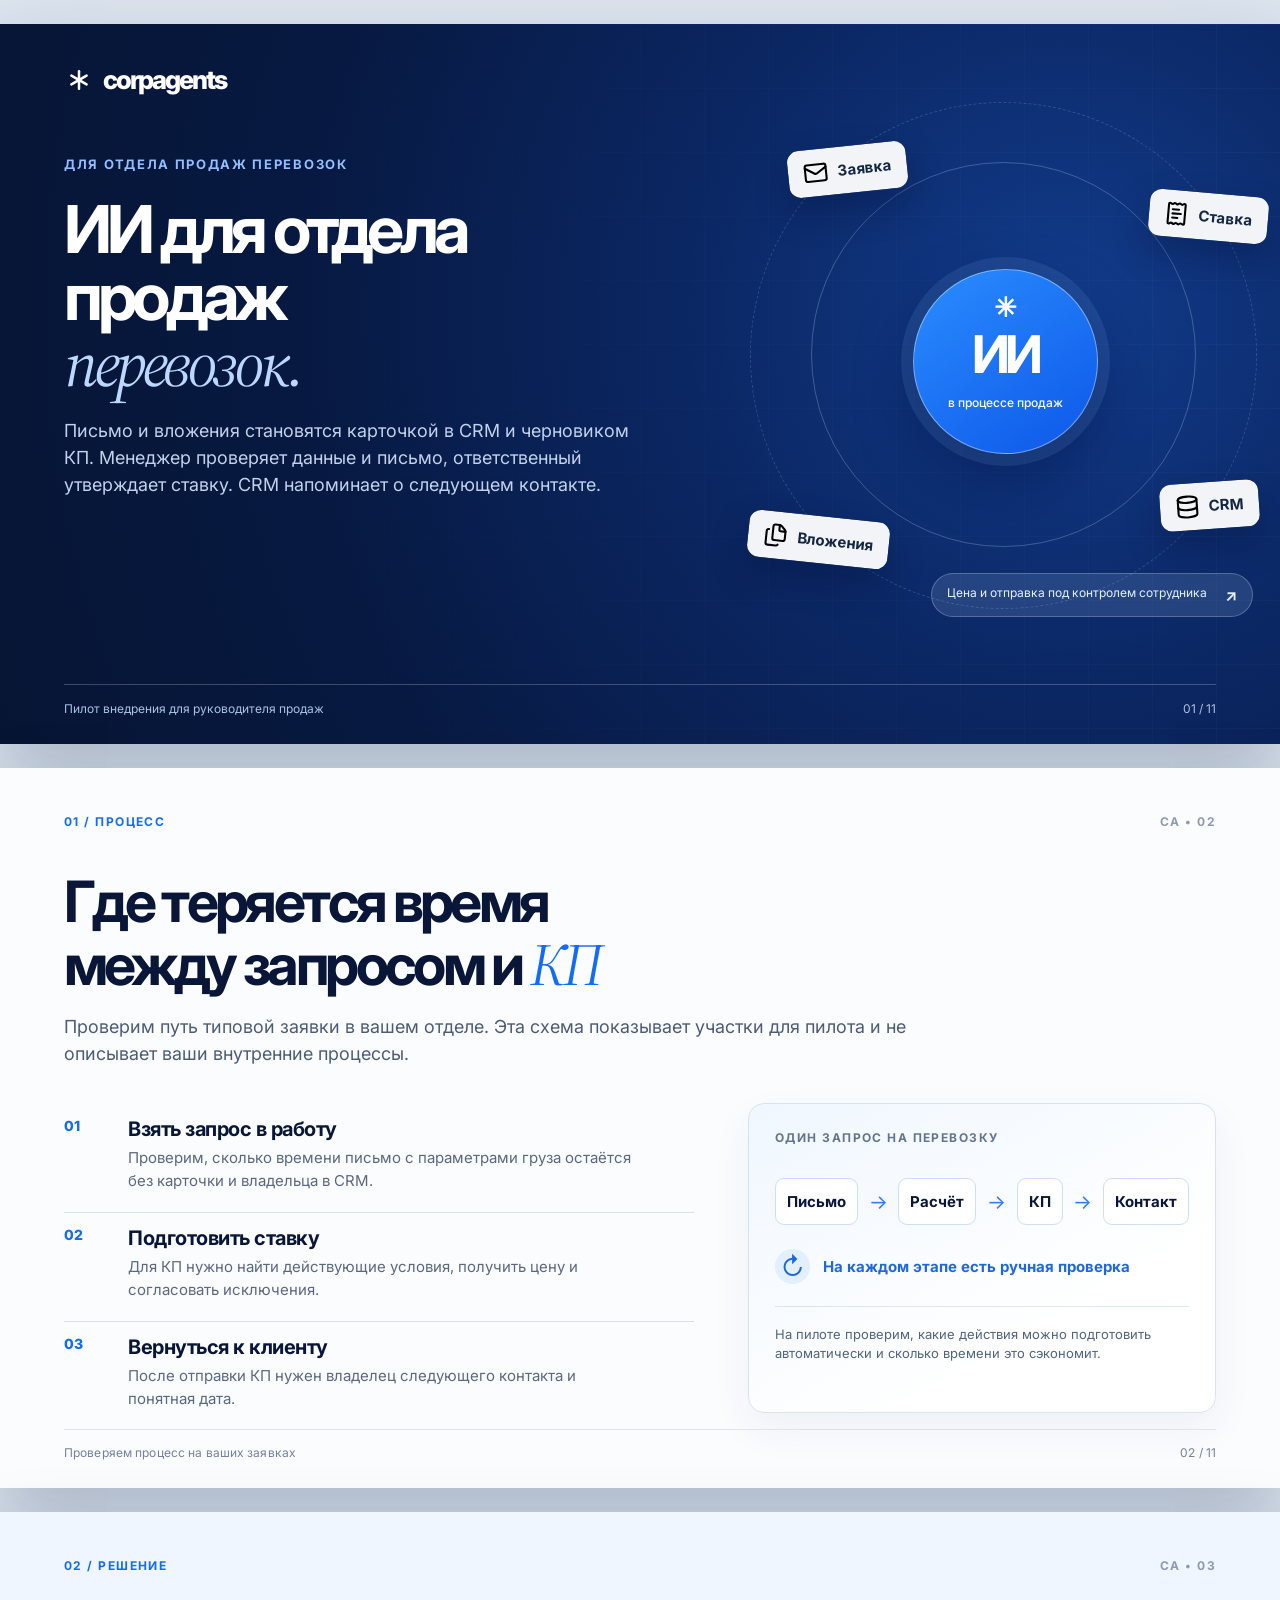
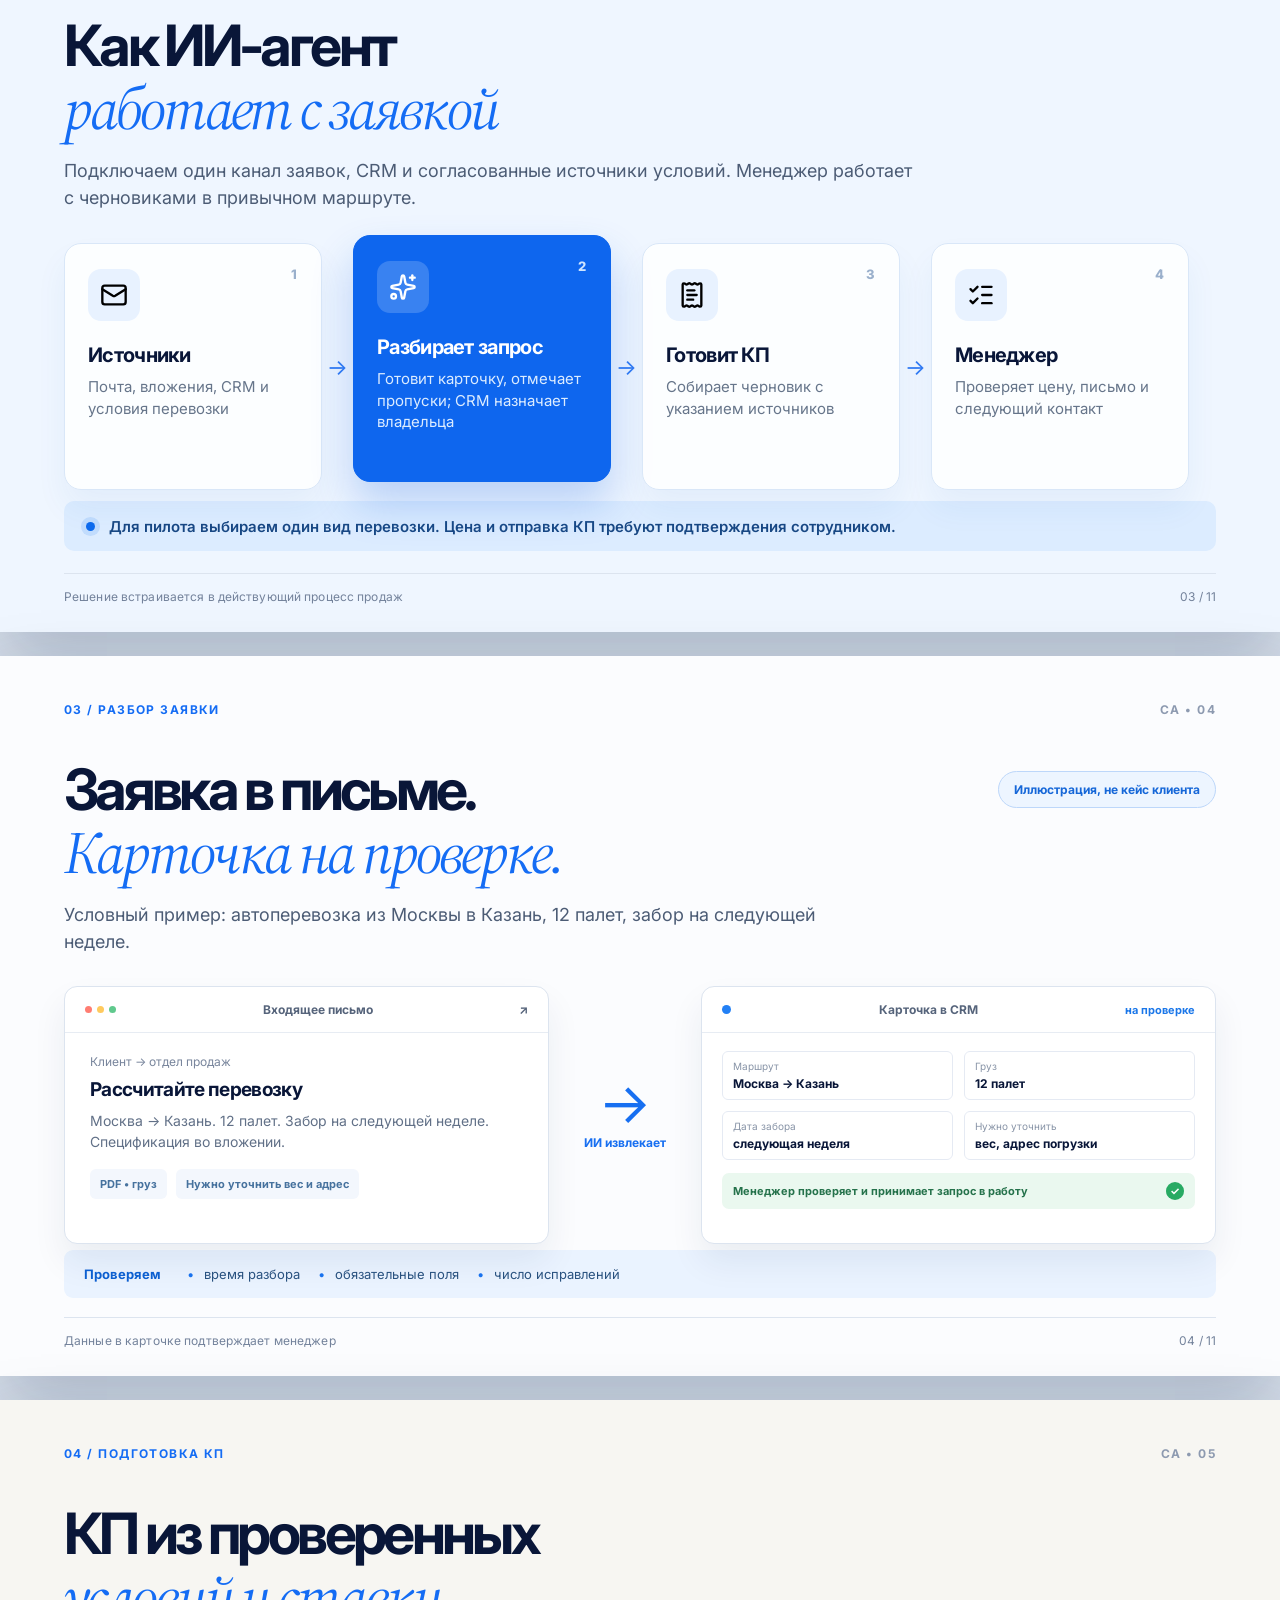
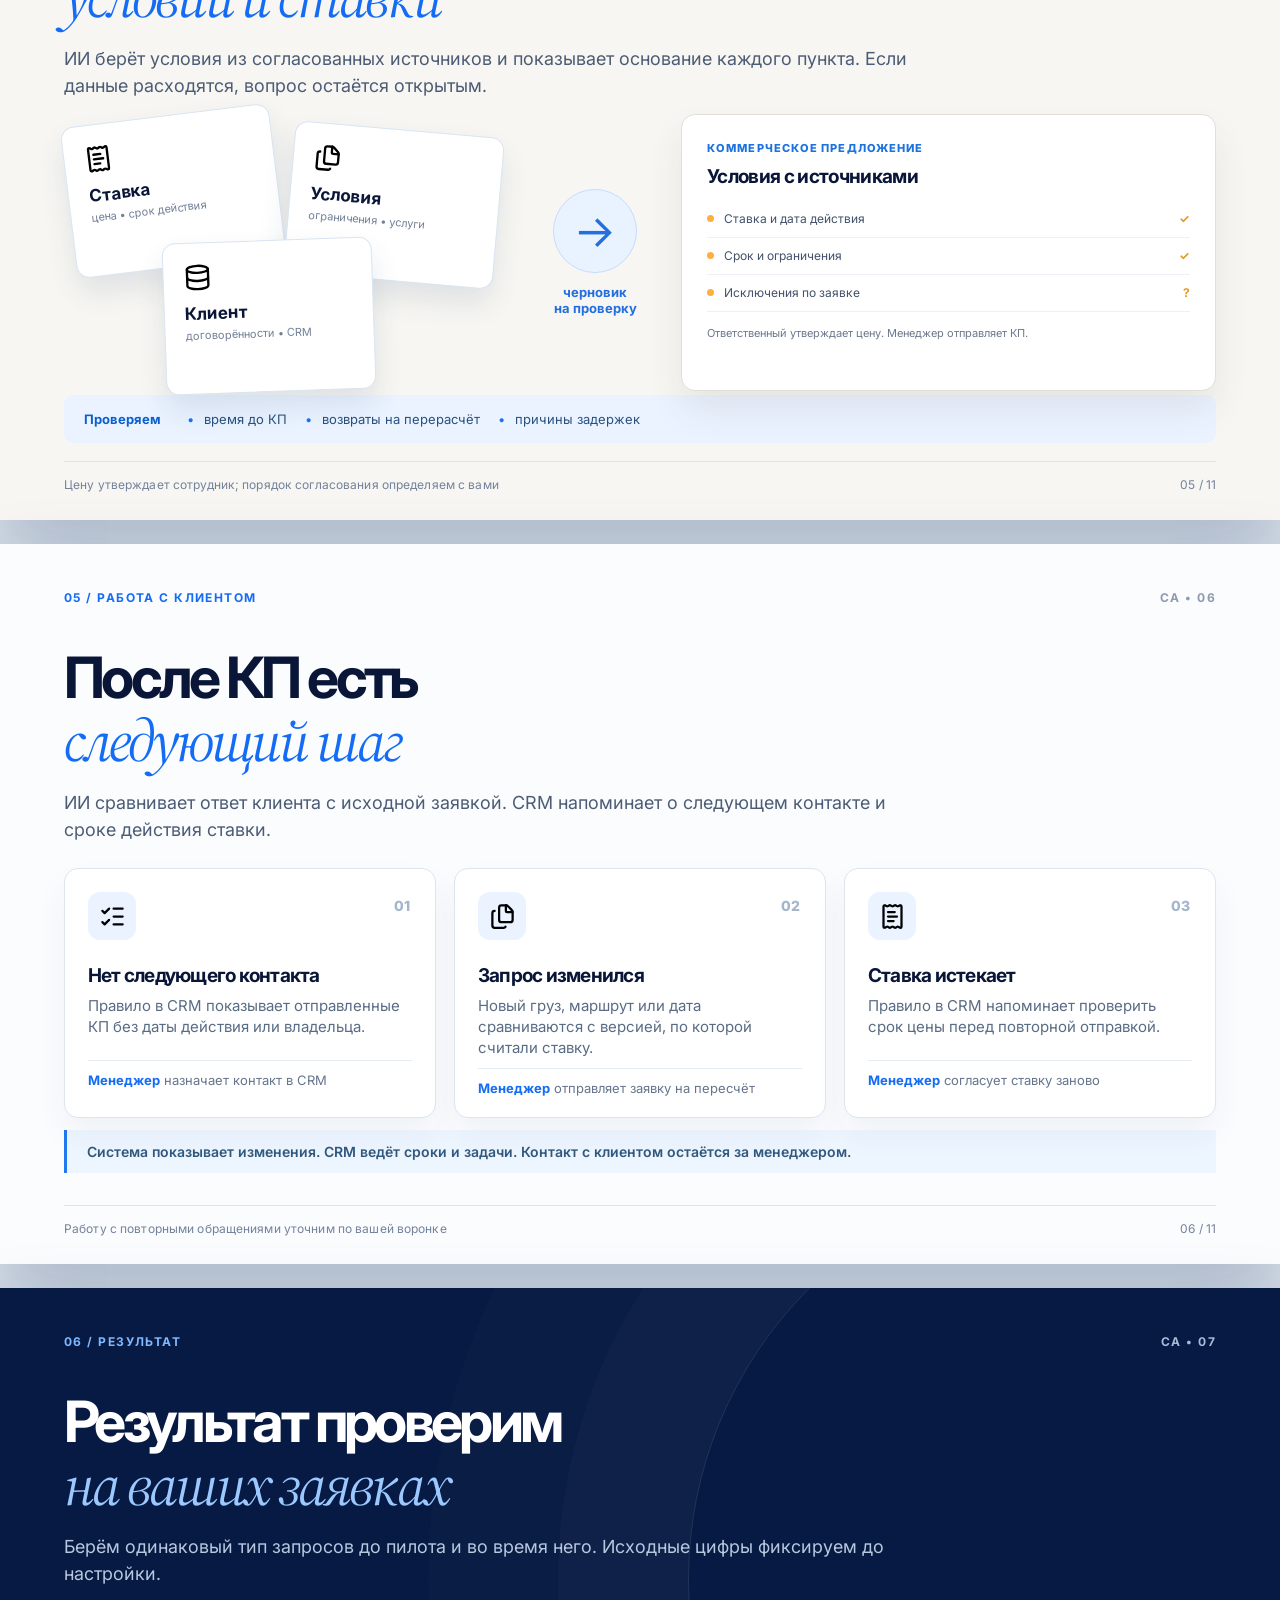
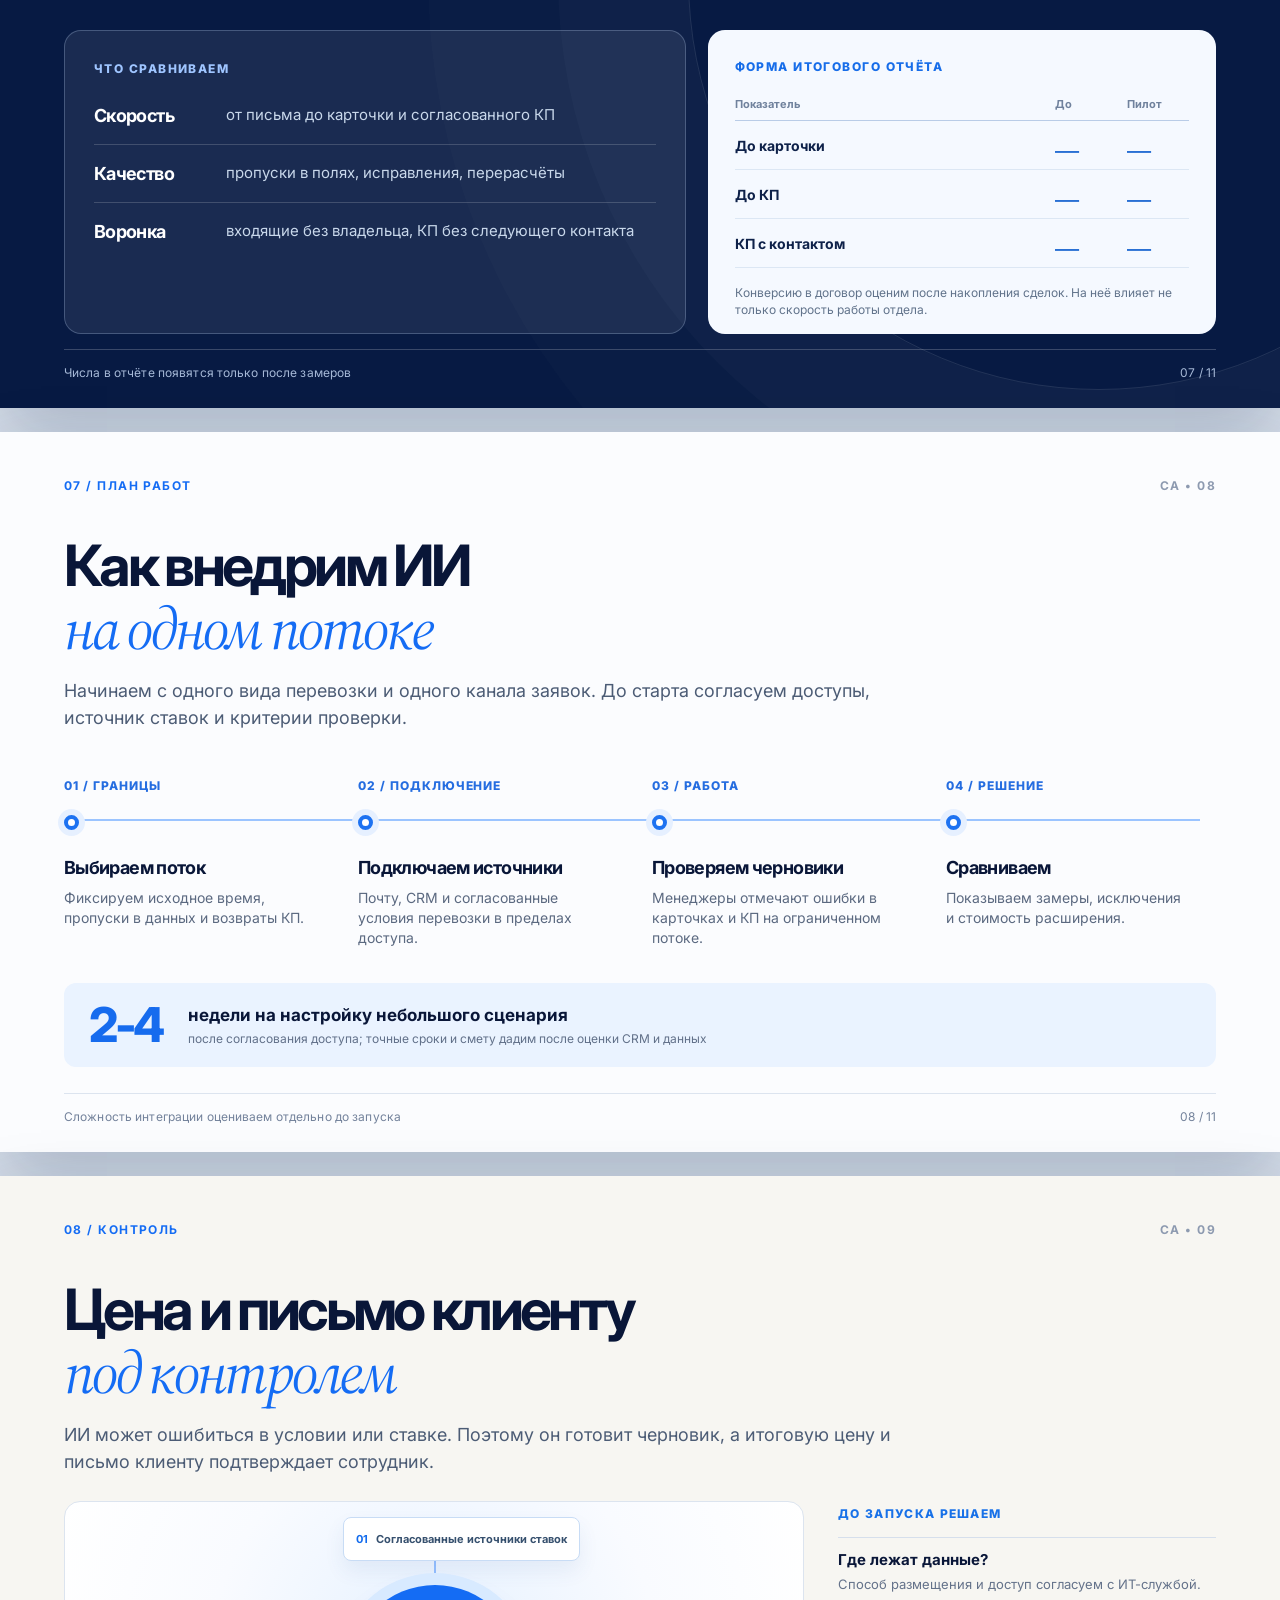
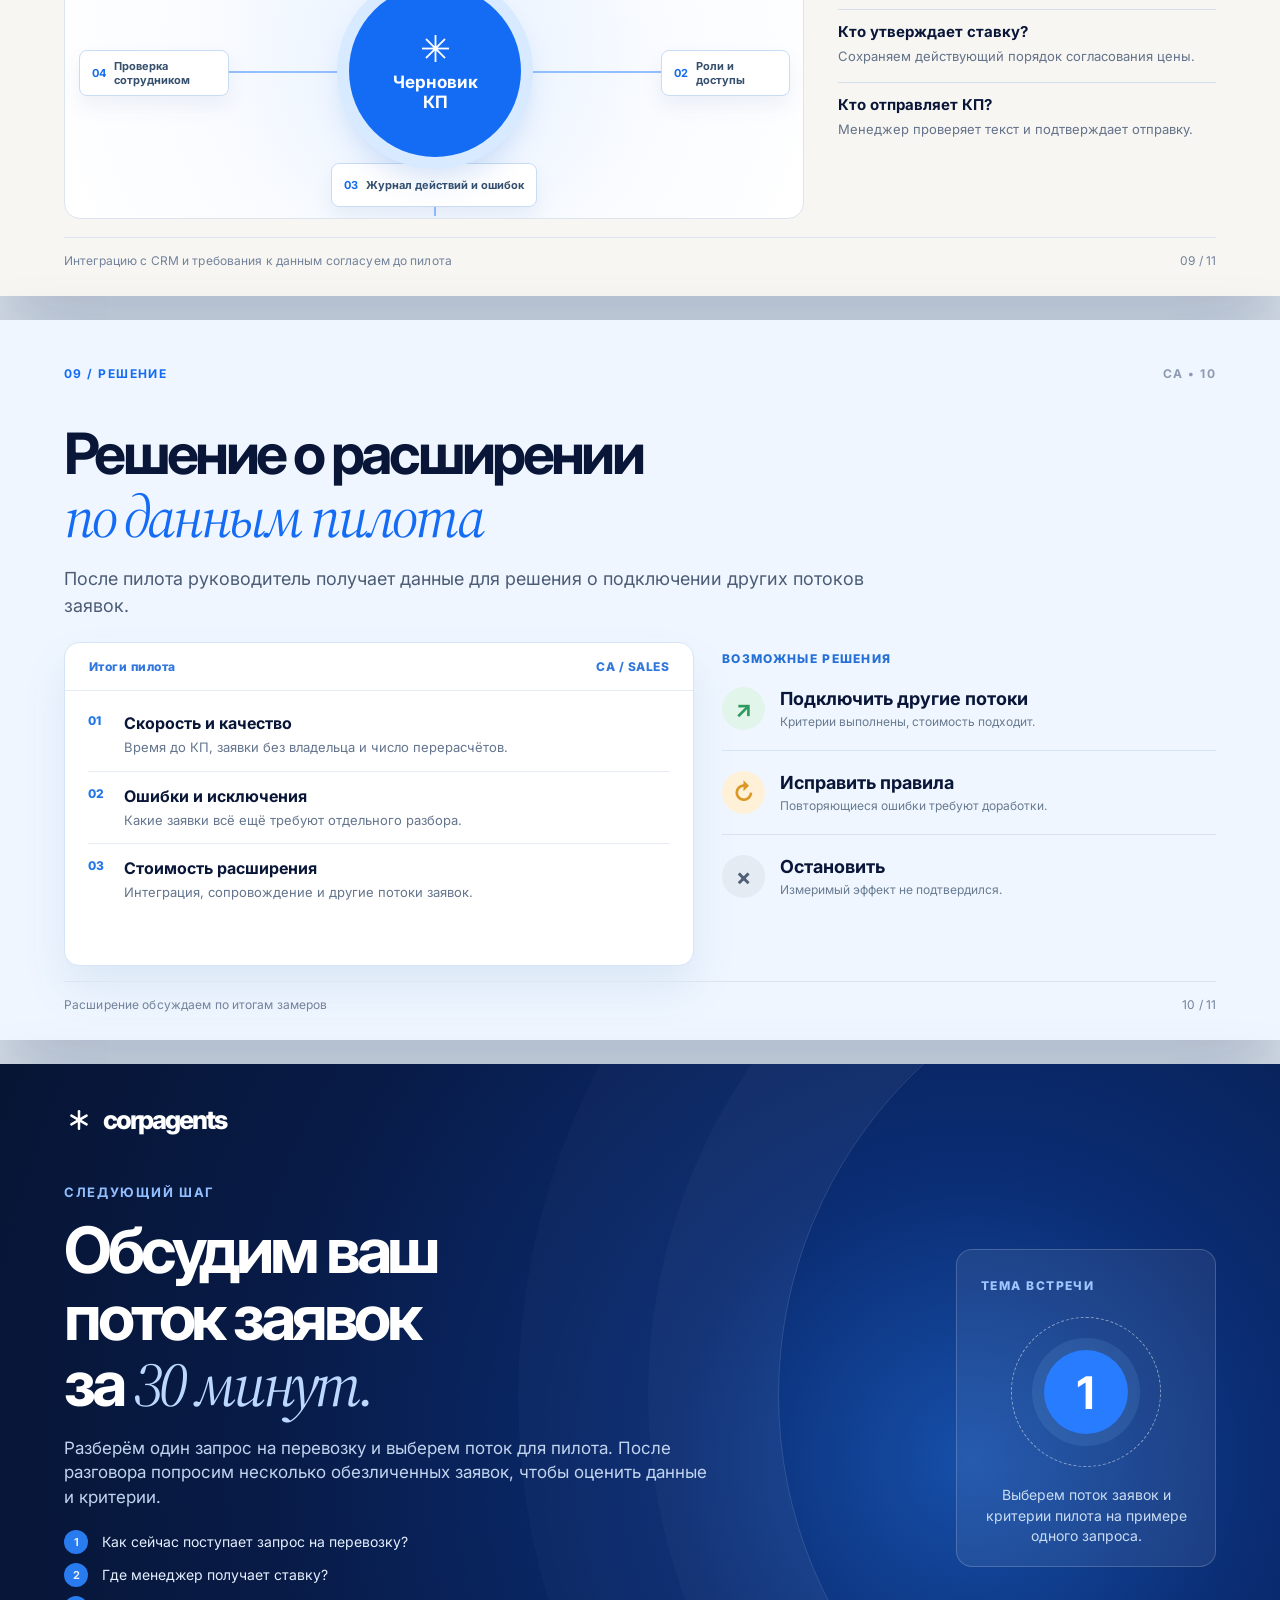
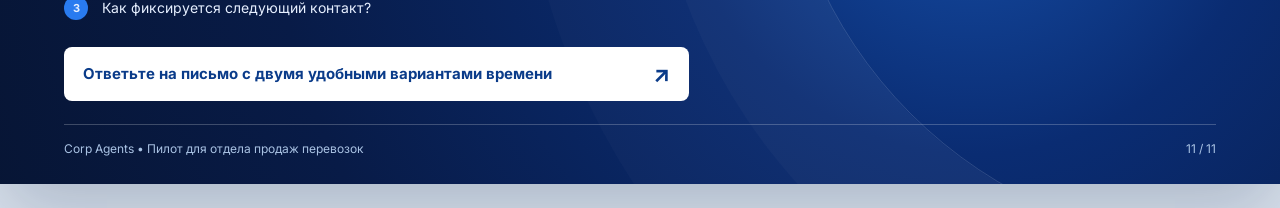
==== presentation/index.html @ 7d813305 "feat: add Corp Agents presentation files" ====
<!doctype html>
<html lang="ru">
<head>
  <meta charset="utf-8">
  <meta name="viewport" content="width=device-width, initial-scale=1">
  <title>Corp Agents | Внедрение ИИ в отдел продаж перевозок</title>
  <link rel="preconnect" href="https://fonts.googleapis.com">
  <link rel="preconnect" href="https://fonts.gstatic.com" crossorigin>
  <link href="https://fonts.googleapis.com/css2?family=Inter:wght@400;500;600;700;800&family=Source+Serif+4:ital,wght@0,400;0,500;1,400&display=swap" rel="stylesheet">
  <link rel="stylesheet" href="./styles.css">
</head>
<body>
<main class="deck">
  <section class="slide slide-cover" aria-label="Титульный слайд">
    <div class="cover-grid"></div>
    <div class="slide-inner">
      <div class="brand brand-light"><img src="../icons/asterisk.svg" alt=""><span>corpagents</span></div>
      <div class="cover-copy">
        <p class="eyebrow eyebrow-light">Для отдела продаж перевозок</p>
        <h1>ИИ для отдела<br>продаж<br><em>перевозок.</em></h1>
        <p class="cover-lead">Письмо и вложения становятся карточкой в CRM и черновиком КП. Менеджер проверяет данные и письмо, ответственный утверждает ставку. CRM напоминает о следующем контакте.</p>
      </div>
      <div class="cover-visual" aria-hidden="true">
        <div class="orbit orbit-one"></div><div class="orbit orbit-two"></div>
        <div class="cover-node cover-node-main"><span class="spark">✳</span><strong>ИИ</strong><small>в процессе продаж</small></div>
        <div class="cover-node cover-node-mail"><img src="../icons/mail.svg" alt=""><span>Заявка</span></div>
        <div class="cover-node cover-node-onec"><img src="../icons/receipt-text.svg" alt=""><span>Ставка</span></div>
        <div class="cover-node cover-node-crm"><img src="../icons/database.svg" alt=""><span>CRM</span></div>
        <div class="cover-node cover-node-doc"><img src="../icons/files.svg" alt=""><span>Вложения</span></div>
        <div class="cover-pill">Цена и отправка под контролем сотрудника <b>↗</b></div>
      </div>
      <div class="cover-bottom"><span>Пилот внедрения для руководителя продаж</span><span>01 / 11</span></div>
    </div>
  </section>

  <section class="slide slide-light" aria-label="Путь заявки">
    <div class="slide-inner">
      <header class="slide-header"><span class="kicker">01 / Процесс</span><span class="header-mark">CA • 02</span></header>
      <h2 class="title">Где теряется время<br>между запросом и <em>КП</em></h2>
      <p class="intro">Проверим путь типовой заявки в вашем отделе. Эта схема показывает участки для пилота и не описывает ваши внутренние процессы.</p>
      <div class="friction-layout">
        <div class="friction-list">
          <div class="friction-item"><span class="friction-num">01</span><div><strong>Взять запрос в работу</strong><p>Проверим, сколько времени письмо с параметрами груза остаётся без карточки и владельца в CRM.</p></div></div>
          <div class="friction-item"><span class="friction-num">02</span><div><strong>Подготовить ставку</strong><p>Для КП нужно найти действующие условия, получить цену и согласовать исключения.</p></div></div>
          <div class="friction-item"><span class="friction-num">03</span><div><strong>Вернуться к клиенту</strong><p>После отправки КП нужен владелец следующего контакта и понятная дата.</p></div></div>
        </div>
        <div class="friction-graphic">
          <div class="fg-label">Один запрос на перевозку</div>
          <div class="fg-row"><span>Письмо</span><i>→</i><span>Расчёт</span><i>→</i><span>КП</span><i>→</i><span>Контакт</span></div>
          <div class="fg-hand"><span class="hand-icon">↻</span><strong>На каждом этапе есть ручная проверка</strong></div>
          <div class="fg-bottom">На пилоте проверим, какие действия можно подготовить автоматически и сколько времени это сэкономит.</div>
        </div>
      </div>
      <footer class="slide-footer"><span>Проверяем процесс на ваших заявках</span><span>02 / 11</span></footer>
    </div>
  </section>

  <section class="slide slide-blue" aria-label="Как ИИ-агент работает с заявкой">
    <div class="slide-inner">
      <header class="slide-header"><span class="kicker">02 / Решение</span><span class="header-mark">CA • 03</span></header>
      <h2 class="title">Как ИИ-агент<br><em>работает с заявкой</em></h2>
      <p class="intro">Подключаем один канал заявок, CRM и согласованные источники условий. Менеджер работает с черновиками в привычном маршруте.</p>
      <div class="operation-flow">
        <div class="op op-source"><span class="op-no">1</span><div class="op-icon"><img src="../icons/mail.svg" alt=""></div><strong>Источники</strong><p>Почта, вложения, CRM и условия перевозки</p></div>
        <div class="op-arrow">→</div>
        <div class="op op-prepare"><span class="op-no">2</span><div class="op-icon"><img src="../icons/sparkles.svg" alt=""></div><strong>Разбирает запрос</strong><p>Готовит карточку, отмечает пропуски; CRM назначает владельца</p></div>
        <div class="op-arrow">→</div>
        <div class="op op-check"><span class="op-no">3</span><div class="op-icon"><img src="../icons/receipt-text.svg" alt=""></div><strong>Готовит КП</strong><p>Собирает черновик с указанием источников</p></div>
        <div class="op-arrow">→</div>
        <div class="op op-result"><span class="op-no">4</span><div class="op-icon"><img src="../icons/list-checks.svg" alt=""></div><strong>Менеджер</strong><p>Проверяет цену, письмо и следующий контакт</p></div>
      </div>
      <div class="principle-strip"><span class="principle-dot"></span><span>Для пилота выбираем один вид перевозки. Цена и отправка КП требуют подтверждения сотрудником.</span></div>
      <footer class="slide-footer"><span>Решение встраивается в действующий процесс продаж</span><span>03 / 11</span></footer>
    </div>
  </section>

  <section class="slide slide-light" aria-label="Пример заявки">
    <div class="slide-inner">
      <header class="slide-header"><span class="kicker">03 / Разбор заявки</span><span class="header-mark">CA • 04</span></header>
      <div class="split-heading"><div><h2 class="title">Заявка в письме.<br><em>Карточка на проверке.</em></h2><p class="intro">Условный пример: автоперевозка из Москвы в Казань, 12 палет, забор на следующей неделе.</p></div><span class="scenario-tag">Иллюстрация, не кейс клиента</span></div>
      <div class="scenario-layout">
        <div class="mail-window">
          <div class="mock-top"><span class="traffic"><i></i><i></i><i></i></span><span>Входящее письмо</span><span>↗</span></div>
          <div class="mail-body"><span class="mail-from">Клиент → отдел продаж</span><strong>Рассчитайте перевозку</strong><p>Москва → Казань. 12 палет. Забор на следующей неделе. Спецификация во вложении.</p><div class="attachments"><span>PDF • груз</span><span>Нужно уточнить вес и адрес</span></div></div>
        </div>
        <div class="scenario-arrow"><span>→</span><small>ИИ извлекает</small></div>
        <div class="crm-window">
          <div class="mock-top"><span class="crm-dot"></span><span>Карточка в CRM</span><span class="status-draft">на проверке</span></div>
          <div class="crm-body"><div><span>Маршрут</span><strong>Москва → Казань</strong></div><div><span>Груз</span><strong>12 палет</strong></div><div><span>Дата забора</span><strong>следующая неделя</strong></div><div><span>Нужно уточнить</span><strong>вес, адрес погрузки</strong></div></div>
          <div class="crm-confirm"><span>Менеджер проверяет и принимает запрос в работу</span><b>✓</b></div>
        </div>
      </div>
      <div class="metric-line"><strong>Проверяем</strong><span>время разбора</span><span>обязательные поля</span><span>число исправлений</span></div>
      <footer class="slide-footer"><span>Данные в карточке подтверждает менеджер</span><span>04 / 11</span></footer>
    </div>
  </section>

  <section class="slide slide-cream" aria-label="Подготовка КП">
    <div class="slide-inner">
      <header class="slide-header"><span class="kicker">04 / Подготовка КП</span><span class="header-mark">CA • 05</span></header>
      <h2 class="title">КП из проверенных<br><em>условий и ставки</em></h2>
      <p class="intro">ИИ берёт условия из согласованных источников и показывает основание каждого пункта. Если данные расходятся, вопрос остаётся открытым.</p>
      <div class="compare-flow">
        <div class="document-stack"><div class="doc-card doc-one"><img src="../icons/receipt-text.svg" alt=""><strong>Ставка</strong><small>цена • срок действия</small></div><div class="doc-card doc-two"><img src="../icons/files.svg" alt=""><strong>Условия</strong><small>ограничения • услуги</small></div><div class="doc-card doc-three"><img src="../icons/database.svg" alt=""><strong>Клиент</strong><small>договорённости • CRM</small></div></div>
        <div class="compare-center"><div class="compare-circle">→</div><span>черновик<br>на проверку</span></div>
        <div class="difference-panel"><span class="panel-eyebrow">Коммерческое предложение</span><strong>Условия с источниками</strong><div class="difference-row"><i></i><span>Ставка и дата действия</span><b>✓</b></div><div class="difference-row"><i></i><span>Срок и ограничения</span><b>✓</b></div><div class="difference-row"><i></i><span>Исключения по заявке</span><b>?</b></div><div class="panel-note">Ответственный утверждает цену. Менеджер отправляет КП.</div></div>
      </div>
      <div class="metric-line"><strong>Проверяем</strong><span>время до КП</span><span>возвраты на перерасчёт</span><span>причины задержек</span></div>
      <footer class="slide-footer"><span>Цену утверждает сотрудник; порядок согласования определяем с вами</span><span>05 / 11</span></footer>
    </div>
  </section>

  <section class="slide slide-light" aria-label="Работа после КП">
    <div class="slide-inner">
      <header class="slide-header"><span class="kicker">05 / Работа с клиентом</span><span class="header-mark">CA • 06</span></header>
      <h2 class="title">После КП есть<br><em>следующий шаг</em></h2>
      <p class="intro">ИИ сравнивает ответ клиента с исходной заявкой. CRM напоминает о следующем контакте и сроке действия ставки.</p>
      <div class="usecase-grid">
        <div class="usecase"><span class="usecase-icon"><img src="../icons/list-checks.svg" alt=""></span><span class="usecase-n">01</span><strong>Нет следующего контакта</strong><p>Правило в CRM показывает отправленные КП без даты действия или владельца.</p><div><b>Менеджер</b> назначает контакт в CRM</div></div>
        <div class="usecase"><span class="usecase-icon"><img src="../icons/files.svg" alt=""></span><span class="usecase-n">02</span><strong>Запрос изменился</strong><p>Новый груз, маршрут или дата сравниваются с версией, по которой считали ставку.</p><div><b>Менеджер</b> отправляет заявку на пересчёт</div></div>
        <div class="usecase"><span class="usecase-icon"><img src="../icons/receipt-text.svg" alt=""></span><span class="usecase-n">03</span><strong>Ставка истекает</strong><p>Правило в CRM напоминает проверить срок цены перед повторной отправкой.</p><div><b>Менеджер</b> согласует ставку заново</div></div>
      </div>
      <div class="usecase-bottom">Система показывает изменения. CRM ведёт сроки и задачи. Контакт с клиентом остаётся за менеджером.</div>
      <footer class="slide-footer"><span>Работу с повторными обращениями уточним по вашей воронке</span><span>06 / 11</span></footer>
    </div>
  </section>

  <section class="slide slide-ink" aria-label="Измерение результата">
    <div class="slide-inner">
      <header class="slide-header"><span class="kicker">06 / Результат</span><span class="header-mark">CA • 07</span></header>
      <h2 class="title">Результат проверим<br><em>на ваших заявках</em></h2>
      <p class="intro">Берём одинаковый тип запросов до пилота и во время него. Исходные цифры фиксируем до настройки.</p>
      <div class="economics-layout">
        <div class="formula-card metric-board"><span class="formula-label">Что сравниваем</span><div class="board-row"><strong>Скорость</strong><span>от письма до карточки и согласованного КП</span></div><div class="board-row"><strong>Качество</strong><span>пропуски в полях, исправления, перерасчёты</span></div><div class="board-row"><strong>Воронка</strong><span>входящие без владельца, КП без следующего контакта</span></div></div>
        <div class="example-card measurement-card"><span class="example-top">Форма итогового отчёта</span><div class="measure-head"><span>Показатель</span><span>До</span><span>Пилот</span></div><div class="measure-row"><strong>До карточки</strong><b>___</b><b>___</b></div><div class="measure-row"><strong>До КП</strong><b>___</b><b>___</b></div><div class="measure-row"><strong>КП с контактом</strong><b>___</b><b>___</b></div><p>Конверсию в договор оценим после накопления сделок. На неё влияет не только скорость работы отдела.</p></div>
      </div>
      <footer class="slide-footer"><span>Числа в отчёте появятся только после замеров</span><span>07 / 11</span></footer>
    </div>
  </section>

  <section class="slide slide-light" aria-label="План пилота">
    <div class="slide-inner">
      <header class="slide-header"><span class="kicker">07 / План работ</span><span class="header-mark">CA • 08</span></header>
      <h2 class="title">Как внедрим ИИ<br><em>на одном потоке</em></h2>
      <p class="intro">Начинаем с одного вида перевозки и одного канала заявок. До старта согласуем доступы, источник ставок и критерии проверки.</p>
      <div class="pilot-timeline">
        <div class="pilot-step"><span class="step-top">01 / Границы</span><div class="step-dot"></div><strong>Выбираем поток</strong><p>Фиксируем исходное время, пропуски в данных и возвраты КП.</p></div>
        <div class="pilot-step"><span class="step-top">02 / Подключение</span><div class="step-dot"></div><strong>Подключаем источники</strong><p>Почту, CRM и согласованные условия перевозки в пределах доступа.</p></div>
        <div class="pilot-step"><span class="step-top">03 / Работа</span><div class="step-dot"></div><strong>Проверяем черновики</strong><p>Менеджеры отмечают ошибки в карточках и КП на ограниченном потоке.</p></div>
        <div class="pilot-step"><span class="step-top">04 / Решение</span><div class="step-dot"></div><strong>Сравниваем</strong><p>Показываем замеры, исключения и стоимость расширения.</p></div>
      </div>
      <div class="pilot-duration"><span class="duration-number">2-4</span><span class="duration-copy"><strong>недели на настройку небольшого сценария</strong><small>после согласования доступа; точные сроки и смету дадим после оценки CRM и данных</small></span></div>
      <footer class="slide-footer"><span>Сложность интеграции оцениваем отдельно до запуска</span><span>08 / 11</span></footer>
    </div>
  </section>

  <section class="slide slide-cream" aria-label="Контроль цены и данных">
    <div class="slide-inner">
      <header class="slide-header"><span class="kicker">08 / Контроль</span><span class="header-mark">CA • 09</span></header>
      <h2 class="title">Цена и письмо клиенту<br><em>под контролем</em></h2>
      <p class="intro">ИИ может ошибиться в условии или ставке. Поэтому он готовит черновик, а итоговую цену и письмо клиенту подтверждает сотрудник.</p>
      <div class="control-layout">
        <div class="control-main"><div class="control-center"><span class="control-spark">✳</span><strong>Черновик<br>КП</strong></div><div class="control-line cl-top"></div><div class="control-line cl-right"></div><div class="control-line cl-bottom"></div><div class="control-line cl-left"></div><div class="control-sat sat-top"><b>01</b><span>Согласованные источники ставок</span></div><div class="control-sat sat-right"><b>02</b><span>Роли и доступы</span></div><div class="control-sat sat-bottom"><b>03</b><span>Журнал действий и ошибок</span></div><div class="control-sat sat-left"><b>04</b><span>Проверка сотрудником</span></div></div>
        <div class="control-aside"><span class="aside-label">До запуска решаем</span><div><strong>Где лежат данные?</strong><p>Способ размещения и доступ согласуем с ИТ-службой.</p></div><div><strong>Кто утверждает ставку?</strong><p>Сохраняем действующий порядок согласования цены.</p></div><div><strong>Кто отправляет КП?</strong><p>Менеджер проверяет текст и подтверждает отправку.</p></div></div>
      </div>
      <footer class="slide-footer"><span>Интеграцию с CRM и требования к данным согласуем до пилота</span><span>09 / 11</span></footer>
    </div>
  </section>

  <section class="slide slide-blue" aria-label="Решение после пилота">
    <div class="slide-inner">
      <header class="slide-header"><span class="kicker">09 / Решение</span><span class="header-mark">CA • 10</span></header>
      <h2 class="title">Решение о расширении<br><em>по данным пилота</em></h2>
      <p class="intro">После пилота руководитель получает данные для решения о подключении других потоков заявок.</p>
      <div class="outcome-layout">
        <div class="outcome-document"><div class="outcome-doc-top"><span>Итоги пилота</span><span>CA / SALES</span></div><div class="outcome-doc-body"><div><span>01</span><strong>Скорость и качество</strong><p>Время до КП, заявки без владельца и число перерасчётов.</p></div><div><span>02</span><strong>Ошибки и исключения</strong><p>Какие заявки всё ещё требуют отдельного разбора.</p></div><div><span>03</span><strong>Стоимость расширения</strong><p>Интеграция, сопровождение и другие потоки заявок.</p></div></div></div>
        <div class="decision-list"><span class="decision-label">Возможные решения</span><div><span class="decision-symbol ds-green">↗</span><div><strong>Подключить другие потоки</strong><p>Критерии выполнены, стоимость подходит.</p></div></div><div><span class="decision-symbol ds-amber">↻</span><div><strong>Исправить правила</strong><p>Повторяющиеся ошибки требуют доработки.</p></div></div><div><span class="decision-symbol ds-dark">×</span><div><strong>Остановить</strong><p>Измеримый эффект не подтвердился.</p></div></div></div>
      </div>
      <footer class="slide-footer"><span>Расширение обсуждаем по итогам замеров</span><span>10 / 11</span></footer>
    </div>
  </section>

  <section class="slide slide-final" aria-label="Следующий шаг">
    <div class="slide-inner">
      <div class="brand brand-light"><img src="../icons/asterisk.svg" alt=""><span>corpagents</span></div>
      <div class="final-copy"><p class="eyebrow eyebrow-light">Следующий шаг</p><h2>Обсудим ваш<br>поток заявок<br>за <em>30 минут.</em></h2><p>Разберём один запрос на перевозку и выберем поток для пилота. После разговора попросим несколько обезличенных заявок, чтобы оценить данные и критерии.</p><div class="reply-list"><div><b>1</b><span>Как сейчас поступает запрос на перевозку?</span></div><div><b>2</b><span>Где менеджер получает ставку?</span></div><div><b>3</b><span>Как фиксируется следующий контакт?</span></div></div><div class="final-cta">Ответьте на письмо с двумя удобными вариантами времени <span>↗</span></div></div>
      <div class="final-aside"><span class="final-aside-label">Тема встречи</span><div class="final-orbit"><span>1</span></div><p>Выберем поток заявок и критерии пилота на примере одного запроса.</p></div>
      <div class="cover-bottom"><span>Corp Agents • Пилот для отдела продаж перевозок</span><span>11 / 11</span></div>
    </div>
  </section>
</main>
</body>
</html>
---- presentation/styles.css ----
@page { size: 13.333333in 7.5in; margin: 0; }
:root { --ink:#091638; --navy:#071945; --blue:#146cf4; --sky:#eaf3ff; --paper:#f8fafc; --cream:#f7f6f2; --line:#d8e1ee; --muted:#5a6880; }
* { box-sizing:border-box; }
html, body { margin:0; padding:0; }
html { background:#dce4ee; }
body { color:var(--ink); font-family:Inter,Arial,sans-serif; -webkit-font-smoothing:antialiased; }
img { display:block; max-width:100%; }
h1,h2,h3,p { margin:0; }
.deck { width:1280px; margin:auto; }
.slide { position:relative; width:1280px; height:720px; overflow:hidden; break-after:page; page-break-after:always; print-color-adjust:exact; -webkit-print-color-adjust:exact; }
.slide:last-child { break-after:auto; page-break-after:auto; }
.slide-inner { position:relative; z-index:1; height:100%; padding:41px 64px 42px; }
.slide-light { background:#fbfcfe; }
.slide-cream { background:var(--cream); }
.slide-blue { background:#eff6ff; }
.slide-ink { color:#fff; background:#071a43; }
.slide-ink:before { content:""; position:absolute; width:820px; height:820px; border:1px solid rgba(255,255,255,.11); border-radius:50%; right:-230px; top:-120px; box-shadow:0 0 0 130px rgba(255,255,255,.018),0 0 0 260px rgba(255,255,255,.012); }
.slide-header, .slide-footer { display:flex; justify-content:space-between; align-items:center; }
.slide-header { height:24px; margin-bottom:38px; }
.kicker, .header-mark { font-size:12px; letter-spacing:.12em; text-transform:uppercase; font-weight:700; }
.kicker { color:var(--blue); }
.header-mark { color:#8d9ab0; }
.slide-ink .kicker { color:#80b8ff; }
.slide-ink .header-mark { color:#a9bbd9; }
.slide-footer { position:absolute; bottom:28px; left:64px; right:64px; padding-top:15px; border-top:1px solid #dce4ef; color:#73829b; font-size:12px; letter-spacing:.01em; }
.slide-ink .slide-footer { border-color:rgba(255,255,255,.2); color:#a6b9d7; }
.title { font-size:57px; line-height:1.08; letter-spacing:-.064em; font-weight:700; }
.title em { color:var(--blue); font-family:"Source Serif 4",Georgia,serif; font-size:1.04em; font-weight:400; letter-spacing:-.052em; }
.slide-ink .title em { color:#9bc8ff; }
.intro { max-width:850px; margin-top:16px; color:#4c5c75; font-size:18px; line-height:1.52; }
.slide-ink .intro { color:#b8c8df; }

/* Cover */
.slide-cover { color:#fff; background:radial-gradient(circle at 83% 40%,#123c8c 0,#0b2764 32%,#071941 67%,#071534 100%); }
.cover-grid { position:absolute; inset:0; opacity:.31; background-image:linear-gradient(rgba(255,255,255,.08) 1px,transparent 1px),linear-gradient(90deg,rgba(255,255,255,.08) 1px,transparent 1px); background-size:64px 64px; mask-image:linear-gradient(90deg,transparent 15%,#000 100%); }
.brand { display:flex; align-items:center; gap:9px; width:max-content; font-size:26px; line-height:1; letter-spacing:-.075em; font-weight:800; }
.brand img { width:30px; height:30px; filter:invert(1); }
.cover-copy { position:absolute; left:64px; top:147px; width:690px; }
.eyebrow { font-size:13px; font-weight:700; letter-spacing:.13em; text-transform:uppercase; }
.eyebrow-light { color:#92bfff; }
.cover-copy h1 { margin-top:24px; font-size:75px; line-height:1.01; font-weight:700; letter-spacing:-.072em; }
.cover-copy h1 em, .final-copy h2 em { color:#bcd8ff; font-family:"Source Serif 4",Georgia,serif; font-weight:400; letter-spacing:-.065em; }
.cover-lead { max-width:535px; margin-top:27px; color:#c3d2eb; font-size:18px; line-height:1.5; }
.cover-visual { position:absolute; right:12px; top:66px; width:540px; height:545px; }
.orbit { position:absolute; border:1px solid rgba(207,229,255,.25); border-radius:50%; }
.orbit-one { width:385px; height:385px; top:72px; left:83px; }
.orbit-two { width:507px; height:507px; top:12px; left:22px; border-style:dashed; opacity:.72; }
.cover-node { position:absolute; display:flex; align-items:center; gap:9px; padding:10px 14px; border:1px solid rgba(255,255,255,.16); border-radius:12px; background:rgba(255,255,255,.95); box-shadow:0 16px 35px rgba(0,12,42,.28); color:#152643; font-size:15px; font-weight:700; }
.cover-node img { width:25px; height:25px; }
.cover-node-main { flex-direction:column; justify-content:center; width:185px; height:185px; top:179px; left:185px; border:1px solid rgba(255,255,255,.4); border-radius:50%; background:linear-gradient(145deg,#2b8dff,#0d57e8); color:white; text-align:center; box-shadow:0 0 0 12px rgba(137,199,255,.11),0 24px 60px rgba(0,13,66,.45); }
.cover-node-main .spark { position:absolute; top:21px; font-size:27px; }
.cover-node-main strong { margin-top:10px; font-size:52px; letter-spacing:-.09em; }
.cover-node-main small { font-size:12px; font-weight:500; }
.cover-node-mail { top:56px; left:60px; transform:rotate(-6deg); }
.cover-node-onec { top:103px; right:0; transform:rotate(5deg); }
.cover-node-crm { bottom:106px; right:9px; transform:rotate(-4deg); }
.cover-node-doc { bottom:72px; left:20px; transform:rotate(6deg); }
.cover-pill { position:absolute; bottom:18px; right:34px; width:284px; padding:11px 15px; border:1px solid rgba(255,255,255,.23); border-radius:100px; background:rgba(181,217,255,.14); color:#e6f2ff; font-size:12px; }
.cover-pill b { float:right; font-size:16px; }
.cover-bottom { position:absolute; bottom:28px; left:64px; right:64px; display:flex; justify-content:space-between; padding-top:16px; border-top:1px solid rgba(255,255,255,.22); color:#aac3e4; font-size:12px; }

/* Problem */
.friction-layout { display:grid; grid-template-columns:1fr 468px; gap:54px; align-items:start; margin-top:36px; }
.friction-list { padding-top:1px; }
.friction-item { display:grid; grid-template-columns:49px 1fr; gap:15px; padding:13px 0 20px; border-bottom:1px solid var(--line); }
.friction-item:last-child { border-bottom:0; }
.friction-num { color:var(--blue); font-size:14px; font-weight:800; }
.friction-item strong { font-size:20px; letter-spacing:-.025em; }
.friction-item p { max-width:515px; margin-top:6px; color:#5b6880; font-size:15px; line-height:1.5; }
.friction-graphic { height:310px; padding:26px; border:1px solid #d9e3ef; border-radius:16px; background:linear-gradient(150deg,#f0f7ff,#fff 70%); box-shadow:0 16px 40px rgba(17,58,116,.06); }
.fg-label { color:#63758d; font-size:12px; font-weight:700; letter-spacing:.12em; text-transform:uppercase; }
.fg-row { display:flex; align-items:center; justify-content:space-between; margin-top:33px; }
.fg-row span { padding:13px 11px; border:1px solid #cddff8; border-radius:9px; background:#fff; font-size:15px; font-weight:700; }
.fg-row i { color:#2d7efa; font-style:normal; font-size:20px; }
.fg-hand { display:flex; align-items:center; gap:13px; margin-top:24px; color:#1e68db; font-size:15px; }
.hand-icon { display:grid; place-items:center; width:35px; height:35px; border-radius:50%; background:#e2efff; font-size:25px; }
.fg-bottom { margin-top:22px; padding-top:18px; border-top:1px solid #d9e7f7; color:#52647c; font-size:13px; line-height:1.45; }

/* Approach */
.operation-flow { display:flex; align-items:stretch; margin-top:32px; }
.op { position:relative; width:258px; height:247px; padding:25px 23px 20px; border:1px solid #d9e7f8; border-radius:17px; background:rgba(255,255,255,.85); box-shadow:0 18px 32px rgba(40,101,190,.06); }
.op-prepare { background:#0e66ee; color:#fff; border-color:#0e66ee; transform:translateY(-8px); box-shadow:0 22px 42px rgba(11,91,220,.24); }
.op-no { position:absolute; top:22px; right:24px; color:#9ab0cc; font-size:13px; font-weight:800; }
.op-prepare .op-no { color:#cfe5ff; }
.op-icon { display:grid; place-items:center; width:52px; height:52px; border-radius:13px; background:#e8f2ff; }
.op-icon img { width:28px; height:28px; }
.op-prepare .op-icon { background:rgba(255,255,255,.18); }
.op-prepare .op-icon img { filter:brightness(0) invert(1); }
.op strong { display:block; margin-top:22px; font-size:20px; letter-spacing:-.035em; }
.op p { margin-top:9px; color:#66758a; font-size:15px; line-height:1.42; }
.op-prepare p { color:#dcecff; }
.op-arrow { display:grid; place-items:center; width:31px; color:#317bf4; font-size:22px; }
.principle-strip { display:flex; align-items:center; gap:14px; height:50px; margin-top:11px; padding:0 22px; border-radius:10px; background:#dcecff; color:#184884; font-size:15px; font-weight:600; }
.principle-dot { width:9px; height:9px; border-radius:50%; background:#0d6bee; box-shadow:0 0 0 5px rgba(13,107,238,.13); }

/* Email to CRM */
.split-heading { display:flex; justify-content:space-between; gap:36px; align-items:start; }
.split-heading .intro { max-width:760px; }
.scenario-tag { flex:none; margin-top:12px; padding:10px 15px; border:1px solid #bdd7fa; border-radius:100px; background:#edf5ff; color:#1667d8; font-size:12px; font-weight:700; }
.scenario-layout { display:grid; grid-template-columns:485px 112px 1fr; gap:20px; align-items:center; margin-top:31px; }
.mail-window,.crm-window { height:258px; overflow:hidden; border:1px solid #dce4ef; border-radius:13px; background:#fff; box-shadow:0 18px 34px rgba(15,44,87,.07); }
.mock-top { display:flex; align-items:center; justify-content:space-between; height:46px; padding:0 20px; border-bottom:1px solid #e7ecf3; color:#56647b; font-size:12px; font-weight:700; }
.traffic { display:flex; gap:5px; }
.traffic i { width:7px; height:7px; border-radius:50%; background:#ff7d72; }
.traffic i:nth-child(2) { background:#ffca5e; }.traffic i:nth-child(3) { background:#60c98d; }
.mail-body { padding:21px 25px; }
.mail-from { display:block; color:#78859c; font-size:12px; }
.mail-body strong { display:block; margin-top:9px; font-size:19px; letter-spacing:-.035em; }
.mail-body p { margin-top:10px; color:#617087; font-size:14px; line-height:1.46; }
.attachments { display:flex; gap:9px; margin-top:17px; }
.attachments span { padding:8px 10px; border-radius:6px; background:#f3f7fd; color:#46729e; font-size:11px; font-weight:700; }
.scenario-arrow { text-align:center; color:#176ff1; }
.scenario-arrow span { display:block; font-size:56px; line-height:.8; font-weight:400; }
.scenario-arrow small { display:block; margin-top:9px; font-size:12px; font-weight:700; }
.crm-dot { width:9px; height:9px; border-radius:50%; background:#2380f5; }
.status-draft { color:#1b77e9; font-size:11px; }
.crm-body { display:grid; grid-template-columns:1fr 1fr; gap:11px; padding:18px 20px 13px; }
.crm-body div { padding:8px 10px; border:1px solid #e5eaf3; border-radius:6px; }
.crm-body span { display:block; color:#8894a7; font-size:10px; }
.crm-body strong { display:block; margin-top:4px; font-size:12px; }
.crm-confirm { display:flex; justify-content:space-between; align-items:center; margin:0 20px; padding:9px 11px; border-radius:7px; background:#eaf8ef; color:#25724b; font-size:11px; font-weight:700; }
.crm-confirm b { display:grid; place-items:center; width:18px; height:18px; border-radius:50%; background:#28aa63; color:white; }
.metric-line { display:flex; align-items:center; gap:18px; margin-top:16px; padding:16px 20px; border-radius:9px; background:#eaf3ff; color:#28517f; font-size:13px; }
.scenario-layout + .metric-line { margin-top:6px; }
.metric-line strong { margin-right:8px; color:#0c5fd0; font-size:13px; }
.metric-line span:before { content:"•"; margin-right:10px; color:#1972ee; }

/* Purchase document matching */
.compare-flow { display:grid; grid-template-columns:445px 116px 1fr; align-items:center; gap:28px; height:270px; margin-top:10px; }
.document-stack { position:relative; height:286px; }
.doc-card { position:absolute; display:flex; flex-direction:column; align-items:start; width:210px; height:152px; padding:20px; border:1px solid #d8e5f3; border-radius:13px; background:#fff; box-shadow:0 15px 29px rgba(33,64,111,.11); }
.doc-card img { width:28px; height:28px; }
.doc-card strong { margin-top:12px; font-size:17px; }
.doc-card small { margin-top:5px; color:#718096; font-size:11px; }
.doc-one { left:4px; top:6px; transform:rotate(-7deg); }
.doc-two { left:225px; top:20px; transform:rotate(5deg); }
.doc-three { left:100px; bottom:3px; transform:rotate(-2deg); }
.compare-center { display:flex; flex-direction:column; align-items:center; gap:11px; color:#246fe0; text-align:center; font-size:13px; font-weight:700; }
.compare-circle { display:grid; place-items:center; width:84px; height:84px; border:1px solid #c5dcff; border-radius:50%; background:#e9f3ff; font-size:45px; font-weight:400; }
.difference-panel { min-height:277px; padding:21px 25px; border:1px solid #e1dfd8; border-radius:14px; background:#fff; box-shadow:0 19px 36px rgba(75,69,53,.09); }
.panel-eyebrow { color:#1c72df; font-size:11px; font-weight:800; letter-spacing:.1em; text-transform:uppercase; }
.difference-panel>strong { display:block; margin:9px 0 13px; font-size:19px; letter-spacing:-.035em; }
.difference-row { display:flex; align-items:center; gap:10px; height:37px; border-bottom:1px solid #edf0f5; color:#42516a; font-size:12px; }
.difference-row i { width:7px; height:7px; border-radius:50%; background:#ffae42; }.difference-row b { margin-left:auto; color:#e69a26; }
.panel-note { margin-top:14px; color:#6c788d; font-size:11px; }

/* More scenarios */
.usecase-grid { display:grid; grid-template-columns:repeat(3,1fr); gap:18px; margin-top:25px; }
.usecase { position:relative; height:250px; padding:23px; border:1px solid #dce5f0; border-radius:14px; background:white; box-shadow:0 16px 32px rgba(27,60,105,.05); }
.usecase-icon { display:grid; place-items:center; width:48px; height:48px; border-radius:12px; background:#eaf3ff; }
.usecase-icon img { width:27px; height:27px; }
.usecase-n { position:absolute; top:28px; right:25px; color:#a4b6cc; font-size:14px; font-weight:800; }
.usecase>strong { display:block; margin-top:24px; font-size:19px; letter-spacing:-.04em; }
.usecase>p { min-height:55px; margin-top:8px; color:#596c85; font-size:15px; line-height:1.4; }
.usecase>div:last-child { margin-top:10px; padding-top:11px; border-top:1px solid #e5ecf5; color:#65758d; font-size:13px; line-height:1.35; }
.usecase>div:last-child b { color:#146cf4; }
.usecase-bottom { margin-top:12px; padding:13px 20px; border-left:3px solid #2278ef; background:#edf5ff; color:#31597e; font-size:14px; font-weight:600; }

/* Economics */
.economics-layout { display:grid; grid-template-columns:1.1fr .9fr; gap:22px; margin-top:43px; }
.formula-card { height:304px; padding:27px 30px; border:1px solid rgba(200,221,255,.25); border-radius:17px; background:rgba(255,255,255,.08); }
.formula-label,.example-top { color:#9fc5ff; font-size:12px; font-weight:800; letter-spacing:.12em; text-transform:uppercase; }
.formula { display:flex; align-items:center; justify-content:space-between; margin-top:35px; }
.formula span { color:#dce8fa; font-size:17px; line-height:1.35; }.formula b { color:#72aaf7; font-size:29px; font-weight:400; }.formula strong { color:#fff; font-size:21px; line-height:1.25; }
.formula-divider { height:1px; margin-top:34px; background:rgba(255,255,255,.22); }
.formula-card p { margin-top:19px; color:#c4d4e9; font-size:14px; line-height:1.5; }
.example-card { height:304px; padding:25px 28px; border-radius:17px; background:#f5f9ff; color:#0e2149; }
.example-top { color:#176de9; }
.example-number { margin-top:11px; font-size:71px; line-height:1; font-weight:800; letter-spacing:-.08em; }.example-number small { color:#54729a; font-size:25px; letter-spacing:0; }
.example-op { display:block; margin-top:9px; color:#5d6c84; font-size:13px; }
.example-result { margin-top:20px; padding:11px 14px; border-radius:8px; background:#dbeaff; color:#135ed5; font-size:25px; font-weight:800; letter-spacing:-.04em; }.example-result small { display:block; margin-top:2px; font-size:11px; letter-spacing:0; font-weight:600; }
.example-card p { margin-top:13px; color:#61738b; font-size:11px; line-height:1.35; }

/* Sales measurement */
.slide-cover .cover-copy { top:132px; }
.slide-cover .cover-copy h1 { font-size:66px; line-height:1.01; }
.slide-cover .cover-lead { max-width:570px; margin-top:20px; }
.cover-pill { width:322px; right:15px; }
.metric-board { padding:26px 29px; }
.board-row { display:grid; grid-template-columns:118px 1fr; gap:14px; align-items:start; padding:18px 0; border-bottom:1px solid rgba(255,255,255,.17); }
.board-row:last-child { border-bottom:0; }
.board-row:first-of-type { margin-top:10px; }
.board-row strong { color:#fff; font-size:18px; letter-spacing:-.035em; }
.board-row span { color:#c9d8eb; font-size:15px; line-height:1.35; }
.measurement-card { padding:25px 27px; }
.measure-head, .measure-row { display:grid; grid-template-columns:1fr 62px 62px; gap:10px; align-items:center; }
.measure-head { margin-top:22px; padding-bottom:9px; border-bottom:1px solid #b9cce7; color:#70829d; font-size:11px; font-weight:700; }
.measure-row { padding:14px 0; border-bottom:1px solid #dce7f4; font-size:14px; }
.measure-row strong { font-weight:700; }
.measure-row b { color:#2970d4; font-size:17px; }
.measurement-card p { margin-top:16px; font-size:12px; line-height:1.42; }

/* Pilot */
.pilot-timeline { display:grid; grid-template-columns:repeat(4,1fr); gap:24px; position:relative; margin-top:43px; }
.pilot-timeline:before { content:""; position:absolute; left:7px; right:16px; top:45px; height:2px; background:#9bc4ff; }
.pilot-step { position:relative; min-height:205px; }
.step-top { color:#256de0; font-size:12px; font-weight:800; letter-spacing:.08em; text-transform:uppercase; }
.step-dot { position:relative; width:15px; height:15px; margin-top:21px; border:4px solid #1d72f1; border-radius:50%; background:#fff; box-shadow:0 0 0 6px #e6f0ff; }
.pilot-step strong { display:block; margin-top:27px; font-size:18px; letter-spacing:-.035em; }
.pilot-step p { max-width:240px; margin-top:10px; color:#5b6980; font-size:14px; line-height:1.42; }
.pilot-duration { display:flex; align-items:center; gap:26px; margin-top:4px; padding:18px 25px; border-radius:12px; background:#eaf3ff; }
.duration-number { color:#166bee; font-size:48px; line-height:1; font-weight:800; letter-spacing:-.07em; }
.duration-copy strong,.duration-copy small { display:block; }.duration-copy strong { font-size:17px; }.duration-copy small { margin-top:6px; color:#617089; font-size:12px; }

/* Control */
.control-layout { display:grid; grid-template-columns:740px 1fr; gap:34px; margin-top:26px; }
.control-main { position:relative; height:318px; border:1px solid #dce4ef; border-radius:16px; background:radial-gradient(circle at 50% 48%,#e5f1ff,#f9fbff 55%,#fff 100%); overflow:hidden; }
.control-center { position:absolute; z-index:2; top:83px; left:284px; display:flex; flex-direction:column; align-items:center; justify-content:center; width:172px; height:172px; border-radius:50%; background:#146cf4; box-shadow:0 0 0 12px #d8eaff,0 18px 34px rgba(12,91,208,.22); color:#fff; text-align:center; }
.control-spark { font-size:37px; line-height:1; }.control-center strong { margin-top:5px; font-size:17px; line-height:1.18; }
.control-line { position:absolute; z-index:0; background:#94bfff; }.cl-top { width:2px; height:58px; left:369px; top:32px; }.cl-bottom { width:2px; height:60px; left:369px; bottom:2px; }.cl-left { width:154px; height:2px; top:169px; left:134px; }.cl-right { width:155px; height:2px; top:169px; right:126px; }
.control-sat { position:absolute; z-index:1; display:flex; align-items:center; gap:8px; min-height:44px; padding:8px 12px; border:1px solid #c8dcf5; border-radius:8px; background:#fff; color:#36506e; font-size:11px; font-weight:700; box-shadow:0 10px 20px rgba(51,93,148,.08); }.control-sat b { color:#126bed; font-size:11px; }
.sat-top { top:15px; left:278px; }.sat-bottom { bottom:11px; left:266px; }.sat-left { left:14px; top:148px; width:150px; }.sat-right { right:13px; top:148px; width:129px; }
.control-aside { display:flex; flex-direction:column; gap:16px; padding-top:5px; }.aside-label { color:#1871e8; font-size:12px; font-weight:800; letter-spacing:.11em; text-transform:uppercase; }
.control-aside div { padding-top:11px; border-top:1px solid #d6dfec; }.control-aside strong { font-size:15px; }.control-aside p { margin-top:6px; color:#64728a; font-size:13px; line-height:1.4; }

/* Decision */
.outcome-layout { display:grid; grid-template-columns:630px 1fr; gap:28px; margin-top:23px; }
.outcome-document { height:324px; border:1px solid #d5e4f7; border-radius:15px; background:#fff; box-shadow:0 23px 44px rgba(48,103,168,.1); overflow:hidden; }
.outcome-doc-top { display:flex; justify-content:space-between; align-items:center; height:48px; padding:0 24px; border-bottom:1px solid #e3ebf5; color:#3177dc; font-size:12px; font-weight:800; letter-spacing:.04em; }
.outcome-doc-body { padding:8px 23px; }.outcome-doc-body>div { display:grid; grid-template-columns:36px 1fr; padding:14px 0; border-bottom:1px solid #e8edf5; }.outcome-doc-body>div:last-child { border:0; }.outcome-doc-body span { grid-row:span 2; color:#2276e9; font-size:12px; font-weight:800; }.outcome-doc-body strong { font-size:16px; }.outcome-doc-body p { margin-top:6px; color:#64758d; font-size:13px; line-height:1.35; }
.decision-list { padding:5px 0; }.decision-label { color:#2470d7; font-size:12px; font-weight:800; letter-spacing:.11em; text-transform:uppercase; }.decision-list>div { display:flex; gap:15px; align-items:center; padding:20px 0; border-bottom:1px solid #d5e3f3; }.decision-list>div:last-child { border:0; }.decision-symbol { display:grid; place-items:center; flex:none; width:43px; height:43px; border-radius:50%; font-size:23px; font-weight:700; }.ds-green { background:#e2f5ea; color:#2d9b60; }.ds-amber { background:#fff1d8; color:#db9827; }.ds-dark { background:#e5ebf3; color:#506177; }.decision-list strong { font-size:18px; }.decision-list p { margin-top:5px; color:#687b91; font-size:12px; }

/* Final */
.slide-final { color:#fff; background:radial-gradient(circle at 76% 55%,#164fa9 0,#0a2c72 28%,#081b47 67%,#071534 100%); }
.slide-final:before { content:""; position:absolute; width:900px; height:900px; right:-400px; top:-120px; border:1px solid rgba(255,255,255,.14); border-radius:50%; box-shadow:0 0 0 130px rgba(255,255,255,.025),0 0 0 260px rgba(255,255,255,.018); }
.final-copy { position:absolute; top:120px; left:64px; width:760px; }.final-copy h2 { margin-top:17px; font-size:64px; line-height:1.04; letter-spacing:-.065em; }.final-copy>p:not(.eyebrow) { max-width:650px; margin-top:18px; color:#c1d4ef; font-size:17px; line-height:1.45; }
.reply-list { display:grid; gap:9px; margin-top:20px; }.reply-list>div { display:flex; align-items:center; gap:14px; font-size:14px; color:#e6efff; }.reply-list b { display:grid; place-items:center; width:24px; height:24px; border-radius:50%; background:#297bf0; font-size:11px; }
.final-cta { display:flex; align-items:center; justify-content:space-between; width:625px; height:54px; margin-top:27px; padding:0 19px; border-radius:8px; background:#fff; color:#0a3b89; font-size:15px; font-weight:700; }.final-cta span { font-size:23px; }
.final-aside { position:absolute; right:64px; top:185px; width:260px; height:318px; padding:24px; border:1px solid rgba(255,255,255,.18); border-radius:16px; background:rgba(255,255,255,.07); }.final-aside-label { color:#9fc7ff; font-size:12px; font-weight:800; letter-spacing:.12em; text-transform:uppercase; }.final-orbit { display:grid; place-items:center; width:150px; height:150px; margin:23px auto 18px; border:1px dashed rgba(255,255,255,.48); border-radius:50%; }.final-orbit span { display:grid; place-items:center; width:84px; height:84px; border-radius:50%; background:#277cff; box-shadow:0 0 0 12px rgba(132,194,255,.12); color:white; font-size:45px; font-weight:700; }.final-aside p { color:#c9dcf3; font-size:14px; line-height:1.48; text-align:center; }

@media screen { .slide { margin:24px auto; box-shadow:0 30px 70px rgba(12,36,76,.22); } }
@media print {
  html,body { width:1280px; background:white; }
  .deck { margin:0; }
  .slide { margin:0; }
  *, *::before, *::after { box-shadow:none !important; }
  .cover-node { filter:drop-shadow(0 9px 14px rgba(0,10,38,.24)); }
  .cover-node-main { filter:drop-shadow(0 17px 24px rgba(0,10,38,.38)); }
  .friction-graphic { filter:drop-shadow(0 9px 17px rgba(17,58,116,.12)); }
  .op:not(.op-prepare) { filter:drop-shadow(0 8px 14px rgba(29,82,155,.1)); }
  .op-prepare { filter:drop-shadow(0 12px 18px rgba(6,55,142,.3)); }
  .mail-window, .crm-window { filter:drop-shadow(0 10px 18px rgba(15,44,87,.15)); }
  .doc-card { filter:drop-shadow(0 9px 14px rgba(33,64,111,.18)); }
  .difference-panel { filter:drop-shadow(0 10px 17px rgba(75,69,53,.14)); }
  .usecase { filter:drop-shadow(0 9px 16px rgba(27,60,105,.12)); }
  .control-center { filter:drop-shadow(0 9px 16px rgba(12,91,208,.22)); }
  .control-sat { filter:drop-shadow(0 5px 9px rgba(51,93,148,.12)); }
  .outcome-document { filter:drop-shadow(0 12px 19px rgba(48,103,168,.15)); }
}
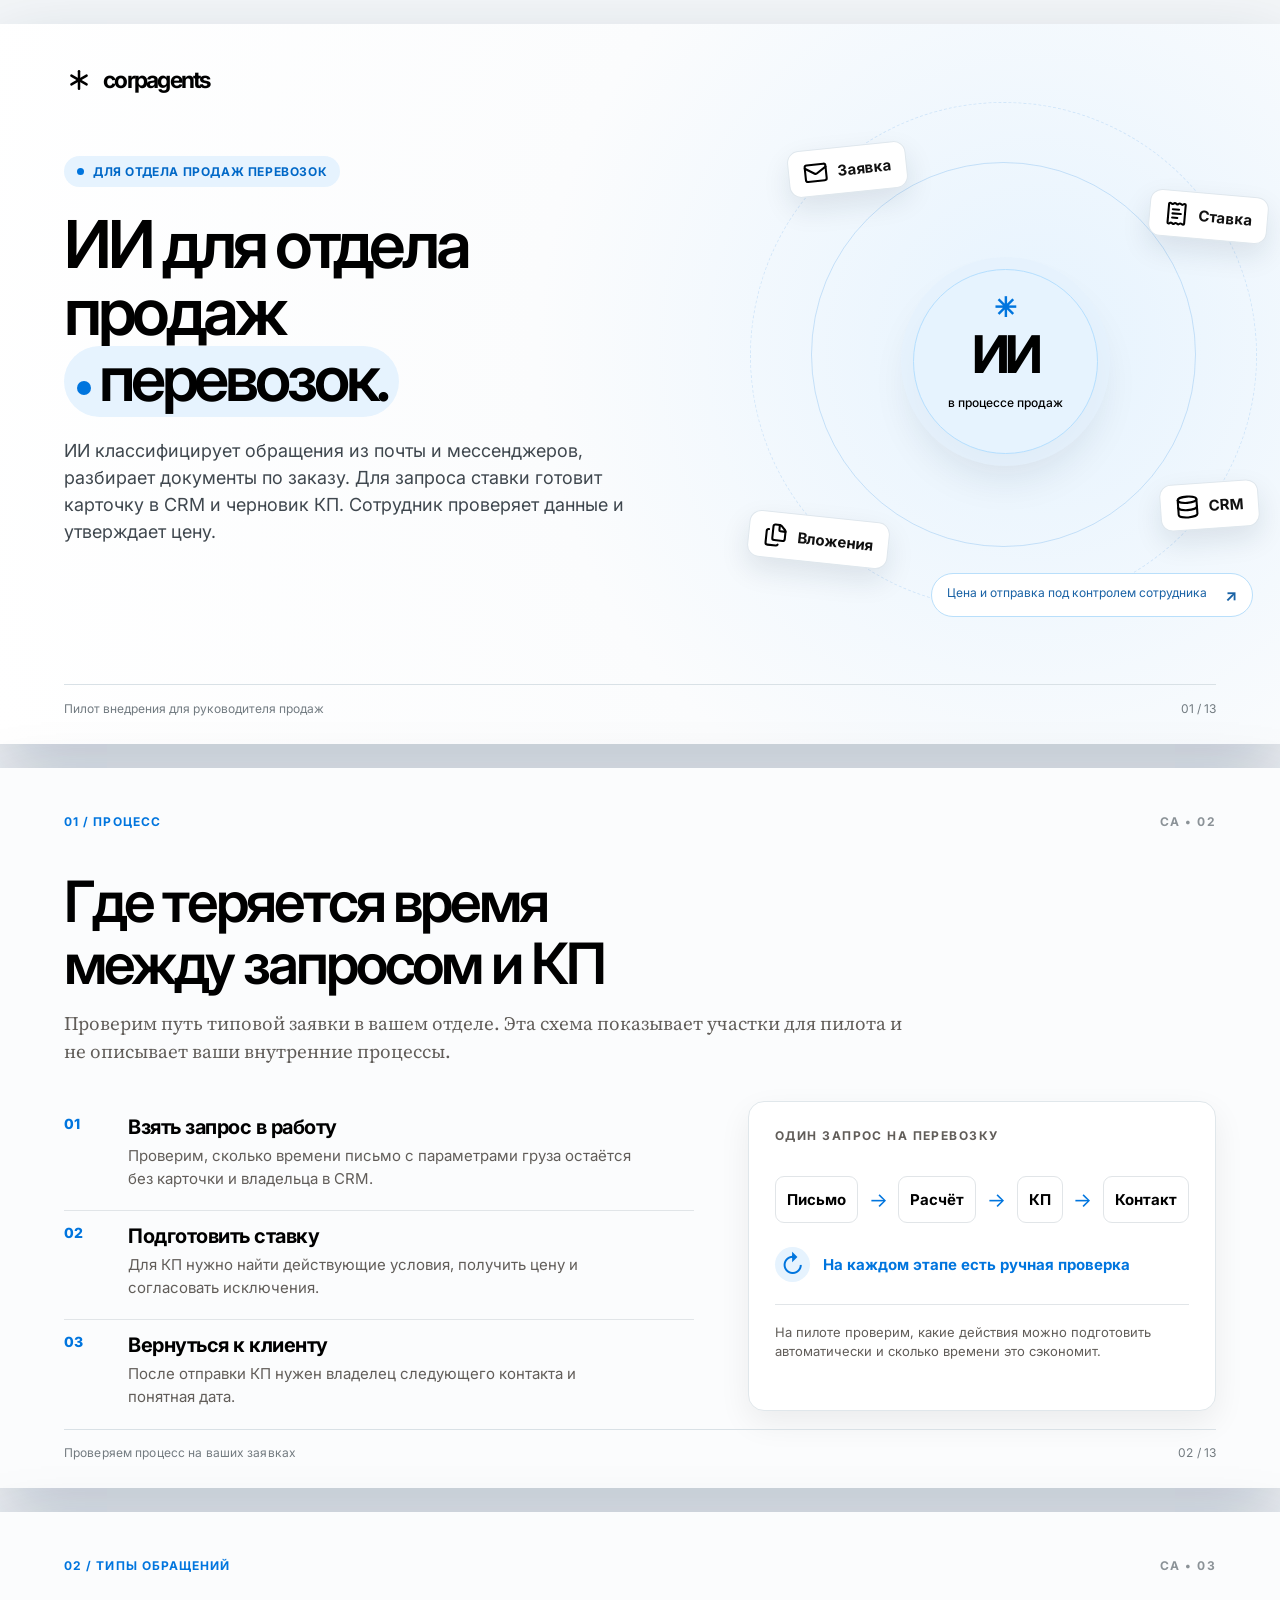
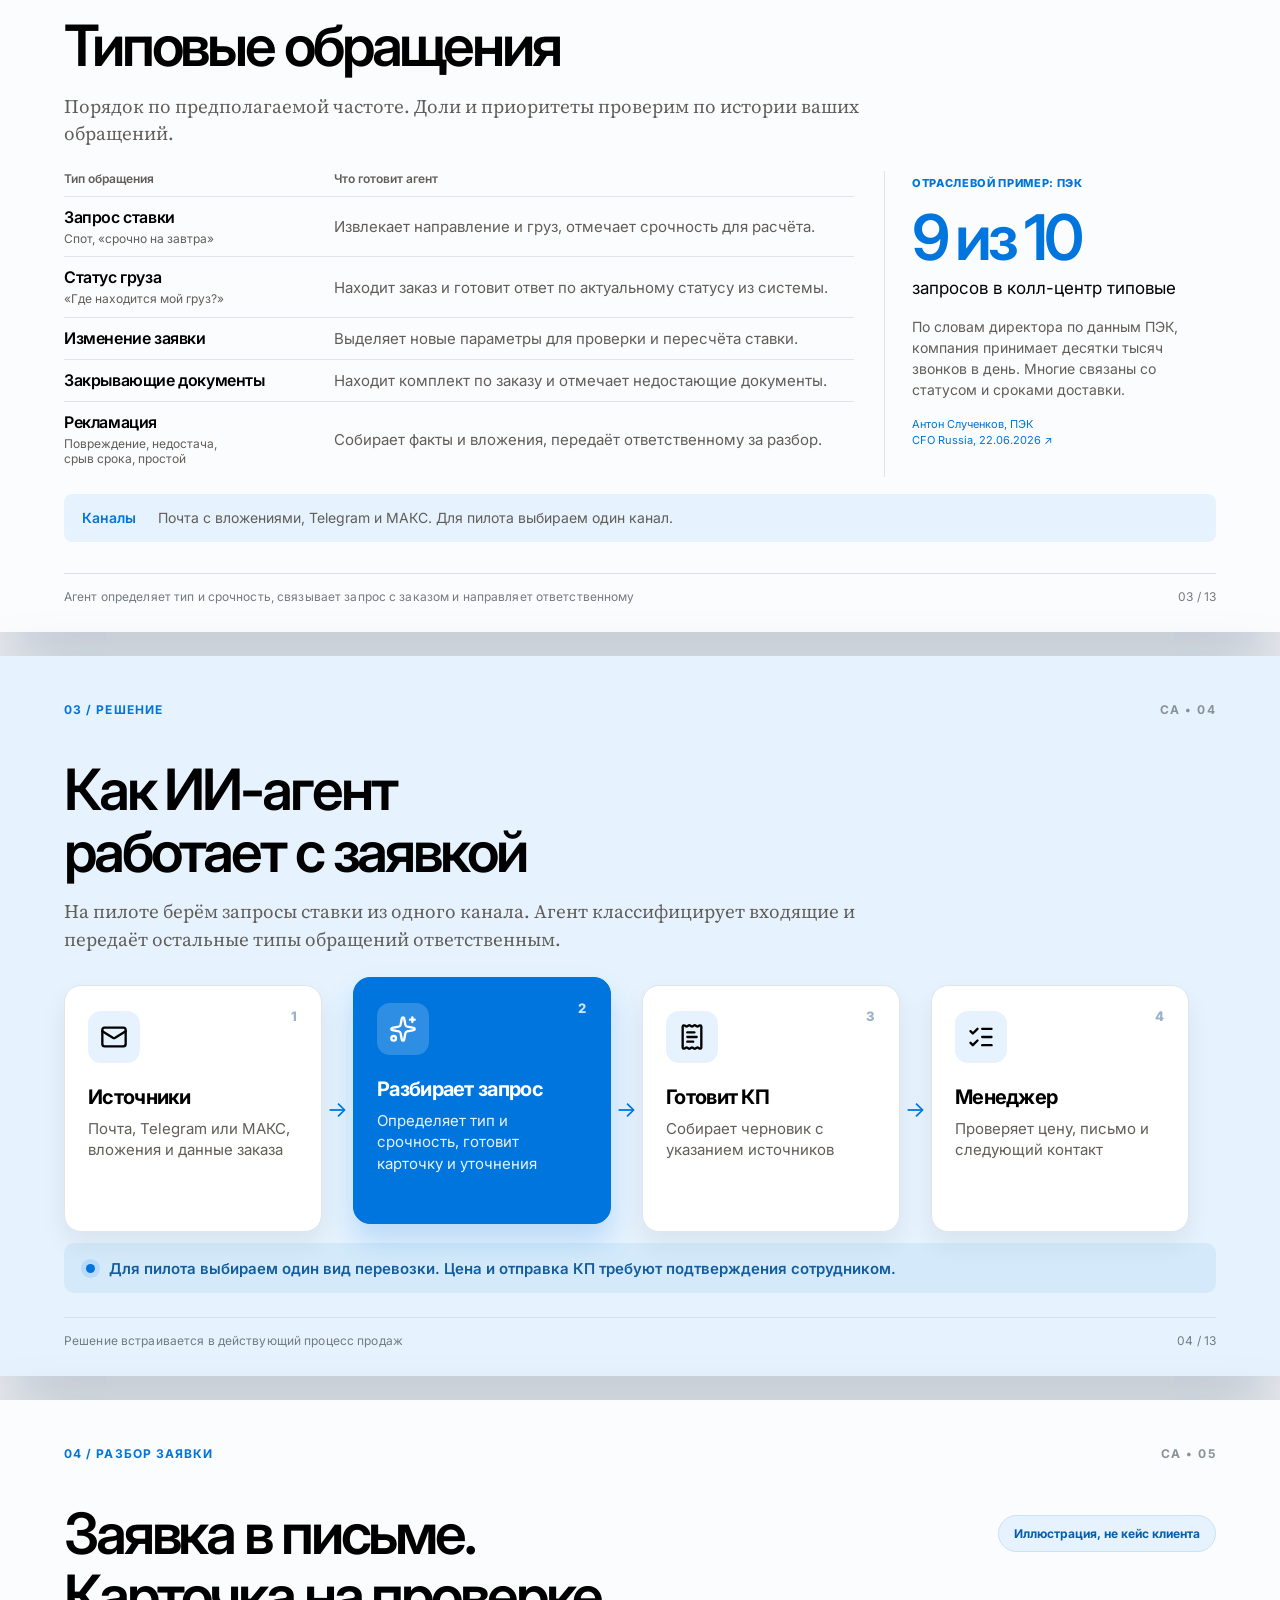
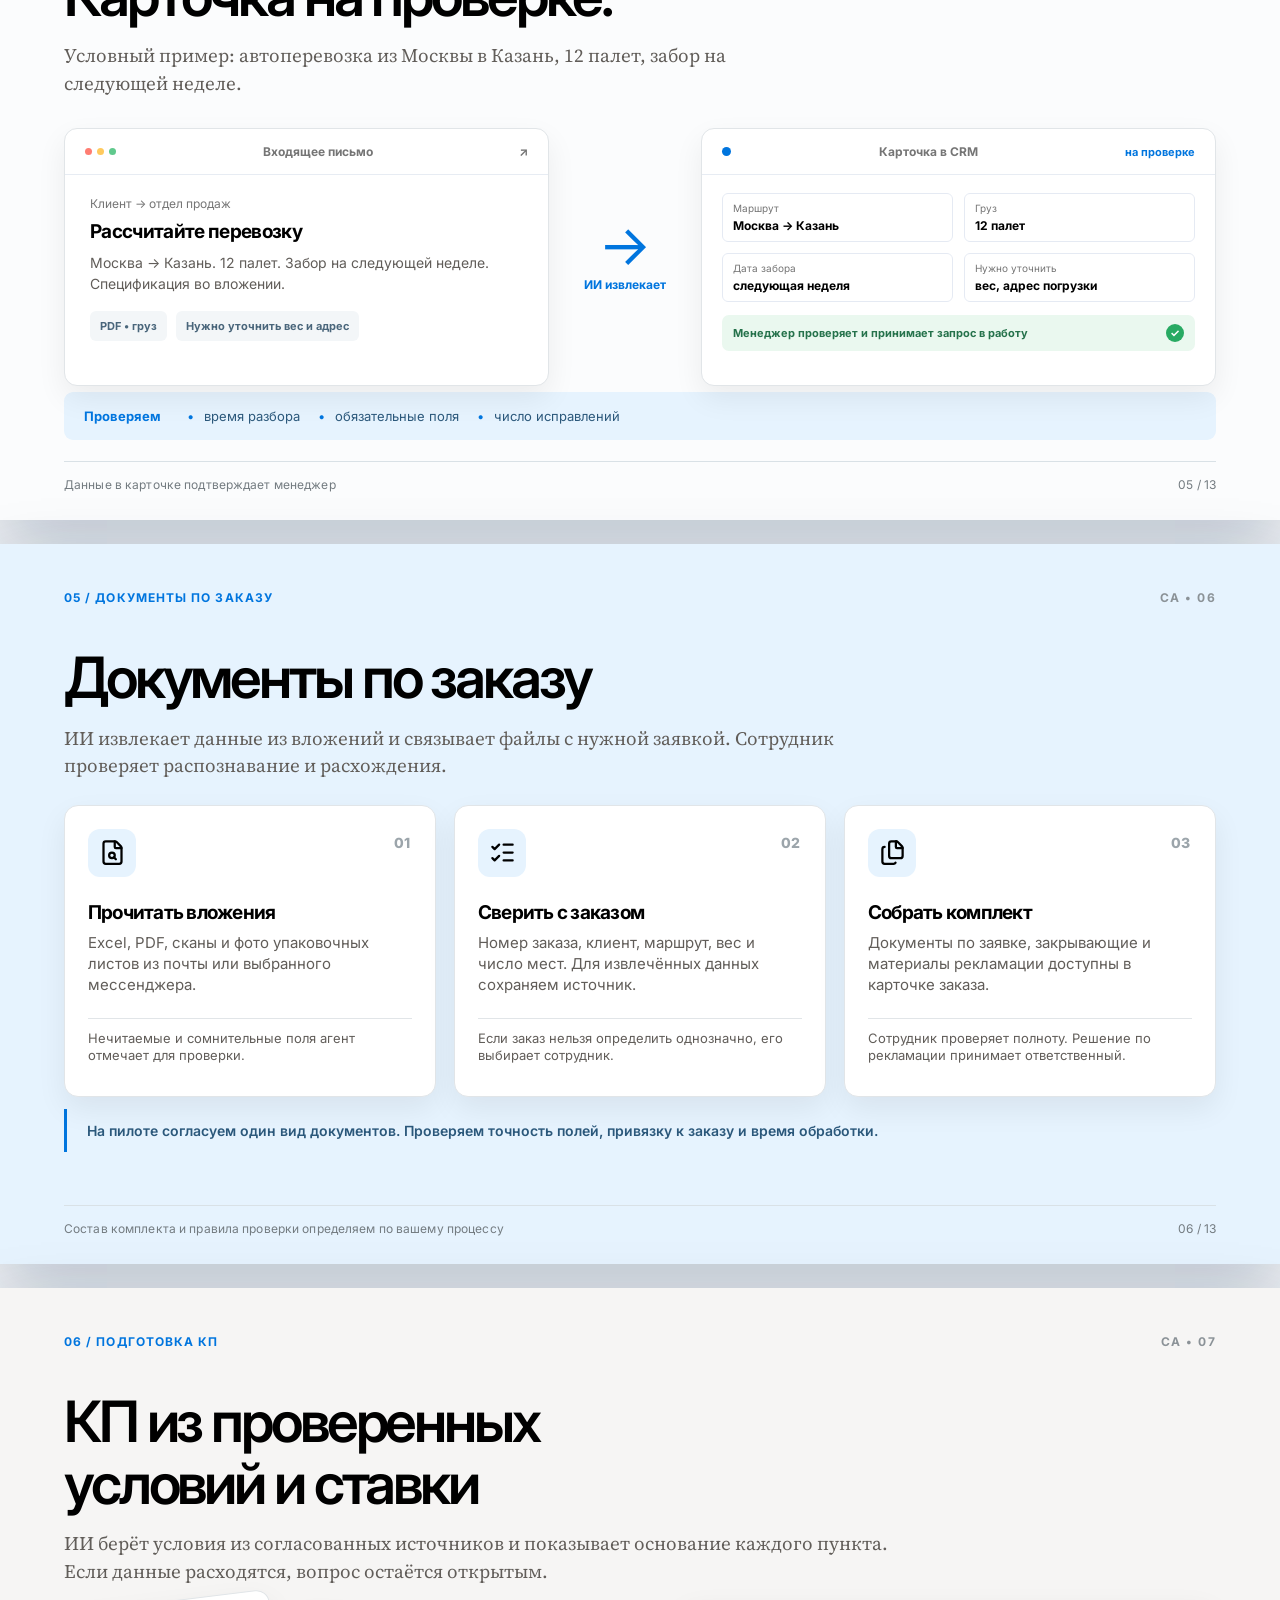
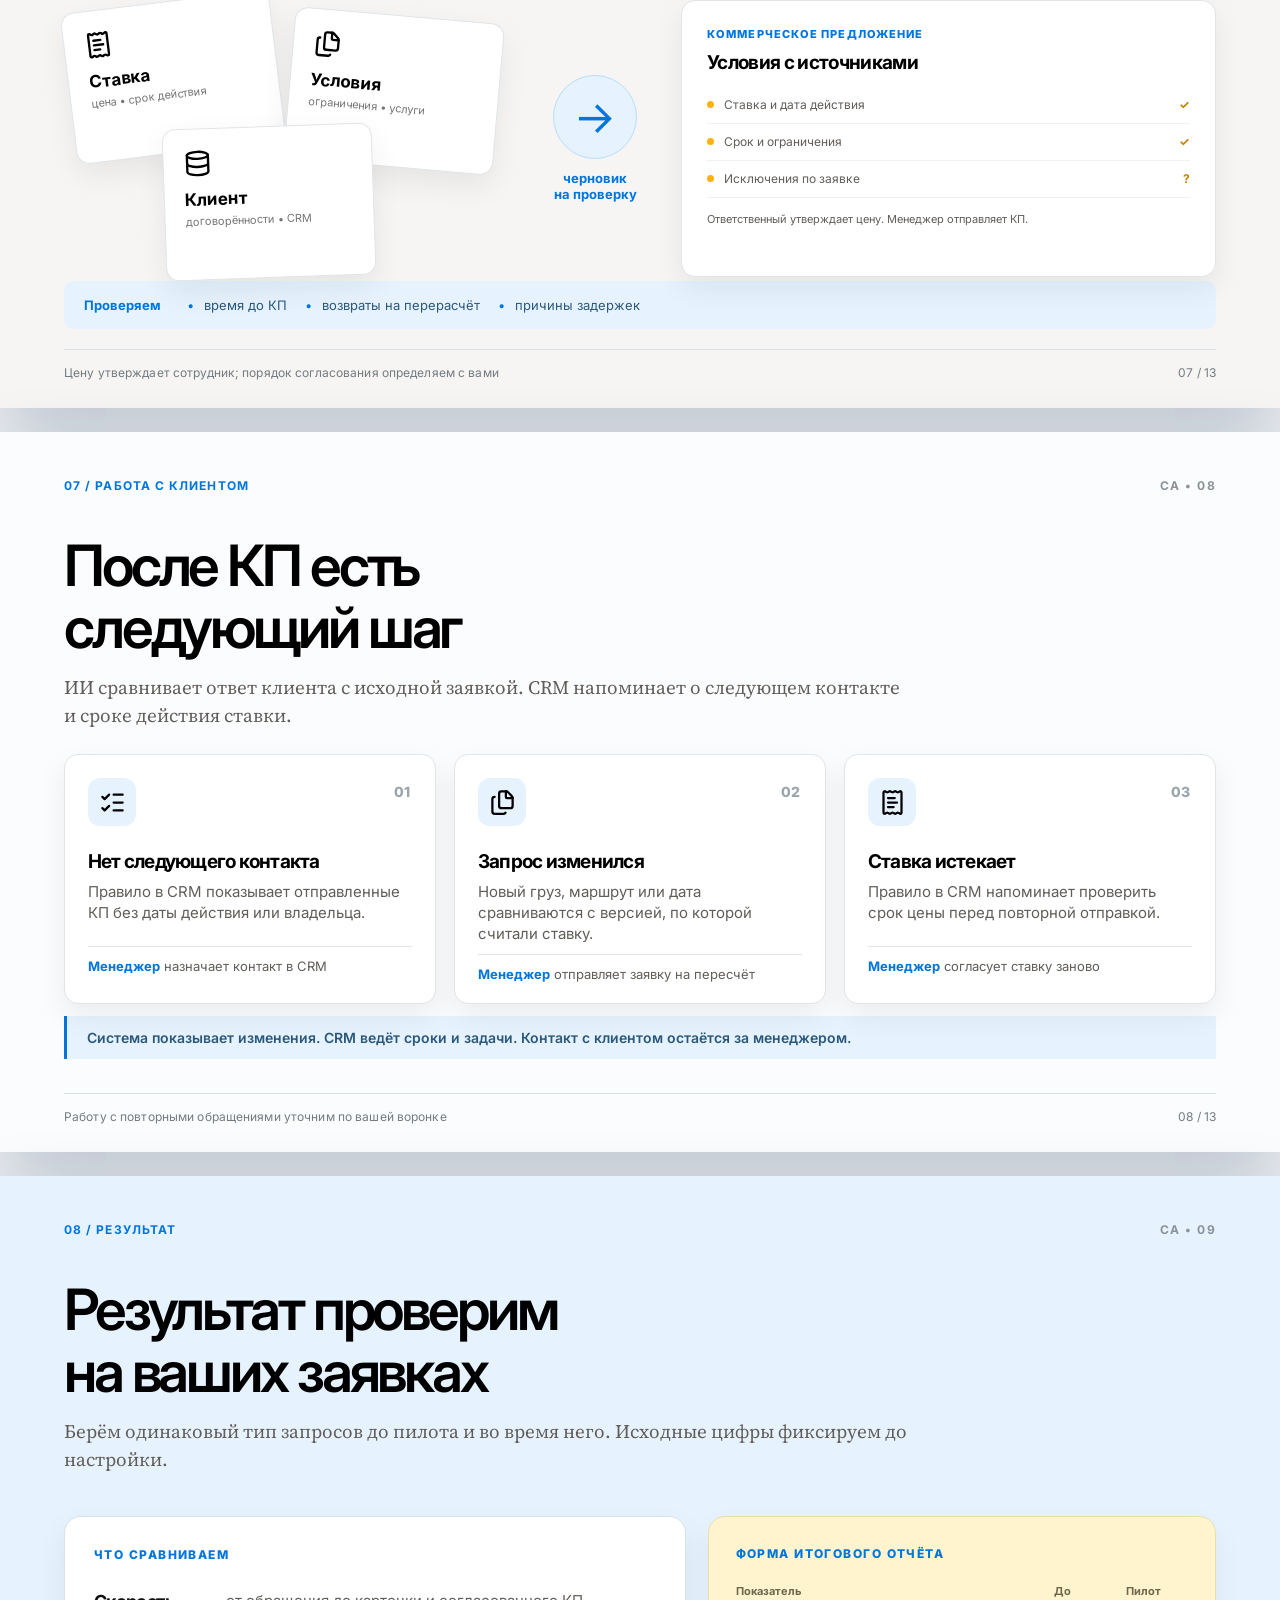
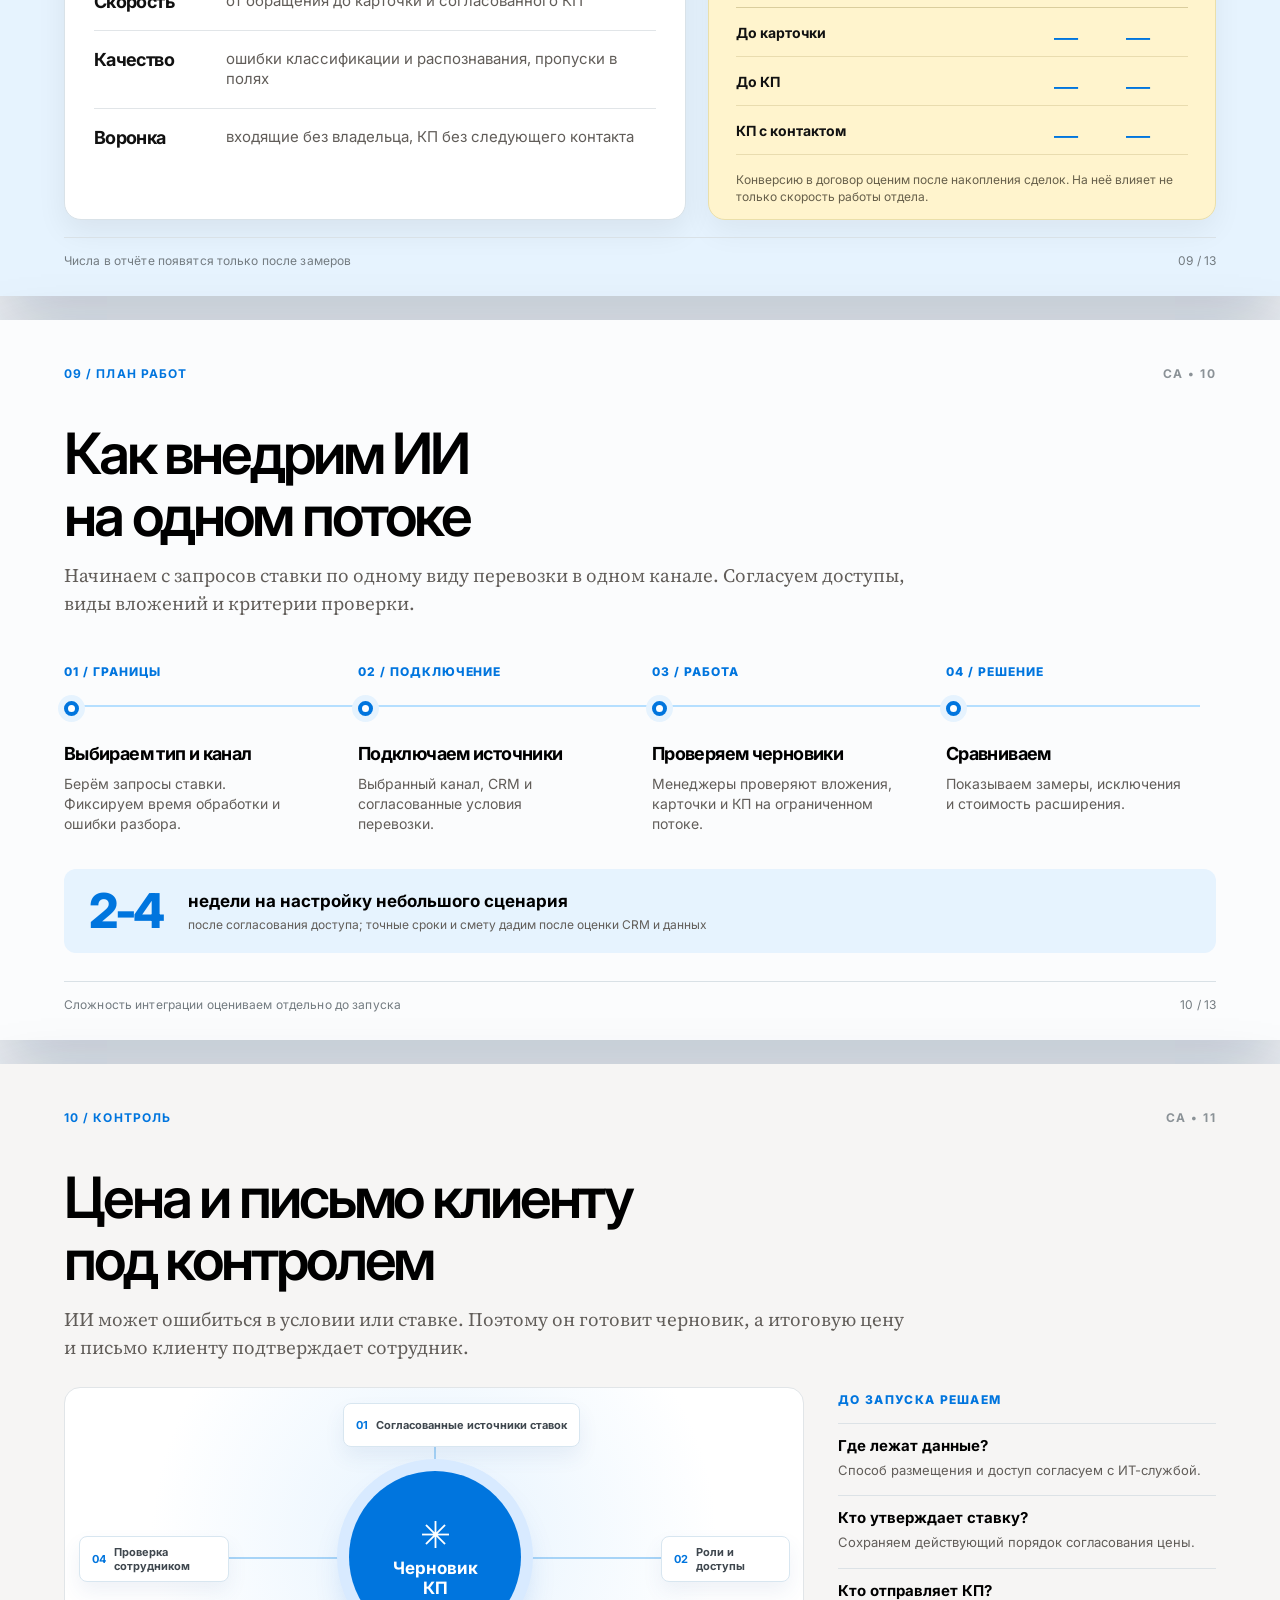
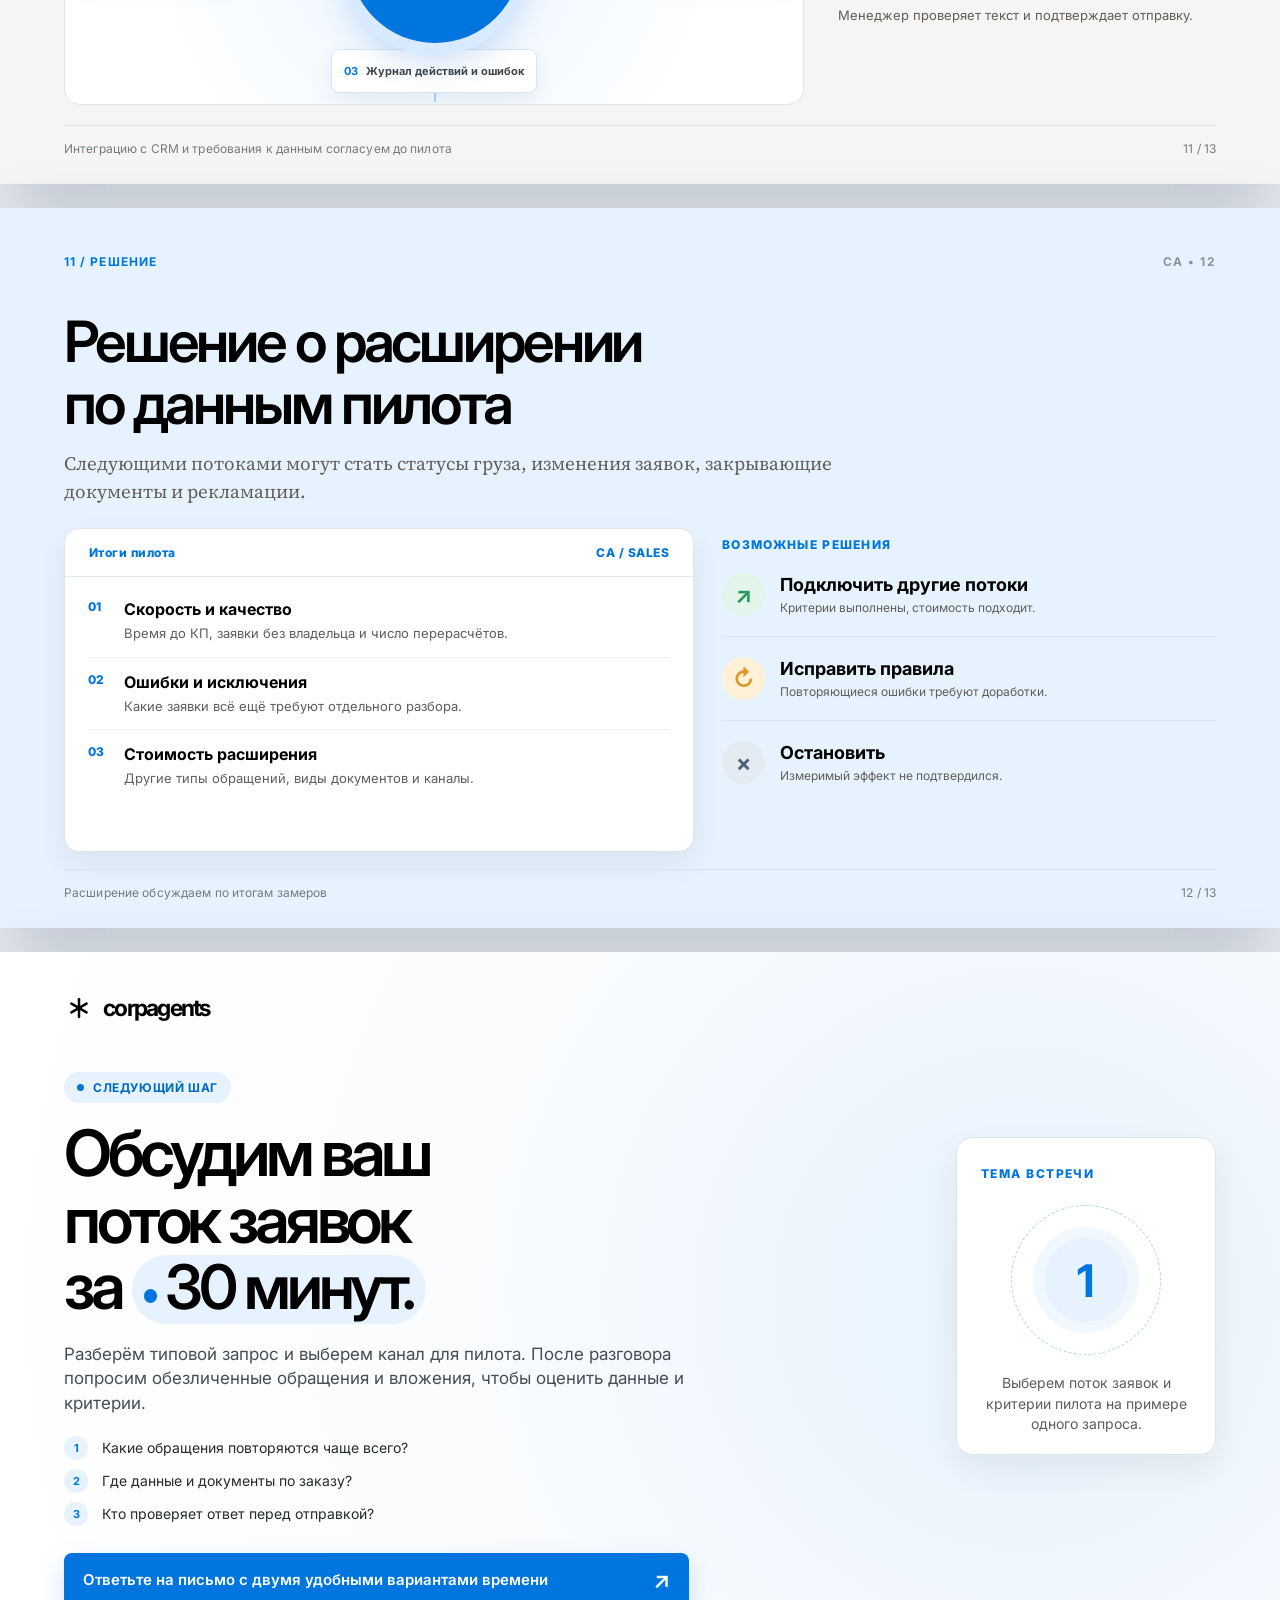
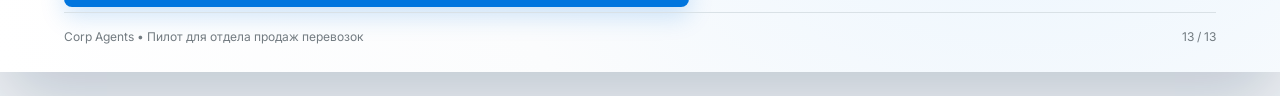
==== commit ef1c8ca9: "feat: add logistics workflows to the pilot presentation - Add logistics use cases for customer reque" ====
--- a/presentation/index.html
+++ b/presentation/index.html
@@ -8,6 +8,7 @@
   <link rel="preconnect" href="https://fonts.gstatic.com" crossorigin>
   <link href="https://fonts.googleapis.com/css2?family=Inter:wght@400;500;600;700;800&family=Source+Serif+4:ital,wght@0,400;0,500;1,400&display=swap" rel="stylesheet">
   <link rel="stylesheet" href="./styles.css">
+  <link rel="stylesheet" href="./site-theme.css">
 </head>
 <body>
 <main class="deck">
@@ -18,7 +19,7 @@
       <div class="cover-copy">
         <p class="eyebrow eyebrow-light">Для отдела продаж перевозок</p>
         <h1>ИИ для отдела<br>продаж<br><em>перевозок.</em></h1>
-        <p class="cover-lead">Письмо и вложения становятся карточкой в CRM и черновиком КП. Менеджер проверяет данные и письмо, ответственный утверждает ставку. CRM напоминает о следующем контакте.</p>
+        <p class="cover-lead">ИИ классифицирует обращения из почты и мессенджеров, разбирает документы по заказу. Для запроса ставки готовит карточку в CRM и черновик КП. Сотрудник проверяет данные и утверждает цену.</p>
       </div>
       <div class="cover-visual" aria-hidden="true">
         <div class="orbit orbit-one"></div><div class="orbit orbit-two"></div>
@@ -29,7 +30,7 @@
         <div class="cover-node cover-node-doc"><img src="../icons/files.svg" alt=""><span>Вложения</span></div>
         <div class="cover-pill">Цена и отправка под контролем сотрудника <b>↗</b></div>
       </div>
-      <div class="cover-bottom"><span>Пилот внедрения для руководителя продаж</span><span>01 / 11</span></div>
+      <div class="cover-bottom"><span>Пилот внедрения для руководителя продаж</span><span>01 / 13</span></div>
     </div>
   </section>
 
@@ -51,32 +52,62 @@
           <div class="fg-bottom">На пилоте проверим, какие действия можно подготовить автоматически и сколько времени это сэкономит.</div>
         </div>
       </div>
-      <footer class="slide-footer"><span>Проверяем процесс на ваших заявках</span><span>02 / 11</span></footer>
+      <footer class="slide-footer"><span>Проверяем процесс на ваших заявках</span><span>02 / 13</span></footer>
+    </div>
+  </section>
+
+  <section class="slide slide-light slide-requests" aria-label="Классификация типовых обращений">
+    <div class="slide-inner">
+      <header class="slide-header"><span class="kicker">02 / Типы обращений</span><span class="header-mark">CA • 03</span></header>
+      <h2 class="title">Типовые <em>обращения</em></h2>
+      <p class="intro">Порядок по предполагаемой частоте. Доли и приоритеты проверим по истории ваших обращений.</p>
+      <div class="requests-layout">
+        <table class="request-table">
+          <caption class="visually-hidden">Тип обращения и действие ИИ-агента</caption>
+          <thead><tr><th scope="col">Тип обращения</th><th scope="col">Что готовит агент</th></tr></thead>
+          <tbody>
+            <tr><th scope="row">Запрос ставки<small>Спот, «срочно на завтра»</small></th><td>Извлекает направление и груз, отмечает срочность для расчёта.</td></tr>
+            <tr><th scope="row">Статус груза<small>«Где находится мой груз?»</small></th><td>Находит заказ и готовит ответ по актуальному статусу из системы.</td></tr>
+            <tr><th scope="row">Изменение заявки</th><td>Выделяет новые параметры для проверки и пересчёта ставки.</td></tr>
+            <tr><th scope="row">Закрывающие документы</th><td>Находит комплект по заказу и отмечает недостающие документы.</td></tr>
+            <tr><th scope="row">Рекламация<small>Повреждение, недостача,<br>срыв срока, простой</small></th><td>Собирает факты и вложения, передаёт ответственному за разбор.</td></tr>
+          </tbody>
+        </table>
+        <aside class="industry-example">
+          <span class="aside-label">Отраслевой пример: ПЭК</span>
+          <strong class="industry-number">9 из 10</strong>
+          <p class="industry-caption">запросов в колл-центр типовые</p>
+          <p>По словам директора по данным ПЭК, компания принимает десятки тысяч звонков в день. Многие связаны со статусом и сроками доставки.</p>
+          <a class="industry-source" href="https://www.cfo-russia.ru/stati/?article=100199" target="_blank" rel="noopener noreferrer">Антон Слученков, ПЭК<br>CFO Russia, 22.06.2026 ↗</a>
+        </aside>
+      </div>
+      <div class="request-channels"><strong>Каналы</strong><span>Почта с вложениями, Telegram и МАКС. Для пилота выбираем один канал.</span></div>
+      <footer class="slide-footer"><span>Агент определяет тип и срочность, связывает запрос с заказом и направляет ответственному</span><span>03 / 13</span></footer>
     </div>
   </section>
 
   <section class="slide slide-blue" aria-label="Как ИИ-агент работает с заявкой">
     <div class="slide-inner">
-      <header class="slide-header"><span class="kicker">02 / Решение</span><span class="header-mark">CA • 03</span></header>
+      <header class="slide-header"><span class="kicker">03 / Решение</span><span class="header-mark">CA • 04</span></header>
       <h2 class="title">Как ИИ-агент<br><em>работает с заявкой</em></h2>
-      <p class="intro">Подключаем один канал заявок, CRM и согласованные источники условий. Менеджер работает с черновиками в привычном маршруте.</p>
+      <p class="intro">На пилоте берём запросы ставки из одного канала. Агент классифицирует входящие и передаёт остальные типы обращений ответственным.</p>
       <div class="operation-flow">
-        <div class="op op-source"><span class="op-no">1</span><div class="op-icon"><img src="../icons/mail.svg" alt=""></div><strong>Источники</strong><p>Почта, вложения, CRM и условия перевозки</p></div>
+        <div class="op op-source"><span class="op-no">1</span><div class="op-icon"><img src="../icons/mail.svg" alt=""></div><strong>Источники</strong><p>Почта, Telegram или МАКС, вложения и данные заказа</p></div>
         <div class="op-arrow">→</div>
-        <div class="op op-prepare"><span class="op-no">2</span><div class="op-icon"><img src="../icons/sparkles.svg" alt=""></div><strong>Разбирает запрос</strong><p>Готовит карточку, отмечает пропуски; CRM назначает владельца</p></div>
+        <div class="op op-prepare"><span class="op-no">2</span><div class="op-icon"><img src="../icons/sparkles.svg" alt=""></div><strong>Разбирает запрос</strong><p>Определяет тип и срочность, готовит карточку и уточнения</p></div>
         <div class="op-arrow">→</div>
         <div class="op op-check"><span class="op-no">3</span><div class="op-icon"><img src="../icons/receipt-text.svg" alt=""></div><strong>Готовит КП</strong><p>Собирает черновик с указанием источников</p></div>
         <div class="op-arrow">→</div>
         <div class="op op-result"><span class="op-no">4</span><div class="op-icon"><img src="../icons/list-checks.svg" alt=""></div><strong>Менеджер</strong><p>Проверяет цену, письмо и следующий контакт</p></div>
       </div>
       <div class="principle-strip"><span class="principle-dot"></span><span>Для пилота выбираем один вид перевозки. Цена и отправка КП требуют подтверждения сотрудником.</span></div>
-      <footer class="slide-footer"><span>Решение встраивается в действующий процесс продаж</span><span>03 / 11</span></footer>
+      <footer class="slide-footer"><span>Решение встраивается в действующий процесс продаж</span><span>04 / 13</span></footer>
     </div>
   </section>
 
   <section class="slide slide-light" aria-label="Пример заявки">
     <div class="slide-inner">
-      <header class="slide-header"><span class="kicker">03 / Разбор заявки</span><span class="header-mark">CA • 04</span></header>
+      <header class="slide-header"><span class="kicker">04 / Разбор заявки</span><span class="header-mark">CA • 05</span></header>
       <div class="split-heading"><div><h2 class="title">Заявка в письме.<br><em>Карточка на проверке.</em></h2><p class="intro">Условный пример: автоперевозка из Москвы в Казань, 12 палет, забор на следующей неделе.</p></div><span class="scenario-tag">Иллюстрация, не кейс клиента</span></div>
       <div class="scenario-layout">
         <div class="mail-window">
@@ -91,13 +122,28 @@
         </div>
       </div>
       <div class="metric-line"><strong>Проверяем</strong><span>время разбора</span><span>обязательные поля</span><span>число исправлений</span></div>
-      <footer class="slide-footer"><span>Данные в карточке подтверждает менеджер</span><span>04 / 11</span></footer>
+      <footer class="slide-footer"><span>Данные в карточке подтверждает менеджер</span><span>05 / 13</span></footer>
+    </div>
+  </section>
+
+  <section class="slide slide-blue slide-order-documents" aria-label="Обработка документации по заказу">
+    <div class="slide-inner">
+      <header class="slide-header"><span class="kicker">05 / Документы по заказу</span><span class="header-mark">CA • 06</span></header>
+      <h2 class="title">Документы <em>по заказу</em></h2>
+      <p class="intro">ИИ извлекает данные из вложений и связывает файлы с нужной заявкой. Сотрудник проверяет распознавание и расхождения.</p>
+      <div class="usecase-grid">
+        <div class="usecase"><span class="usecase-icon"><img src="../icons/file-search.svg" alt=""></span><span class="usecase-n">01</span><strong>Прочитать вложения</strong><p>Excel, PDF, сканы и фото упаковочных листов из почты или выбранного мессенджера.</p><div>Нечитаемые и сомнительные поля агент отмечает для проверки.</div></div>
+        <div class="usecase"><span class="usecase-icon"><img src="../icons/list-checks.svg" alt=""></span><span class="usecase-n">02</span><strong>Сверить с заказом</strong><p>Номер заказа, клиент, маршрут, вес и число мест. Для извлечённых данных сохраняем источник.</p><div>Если заказ нельзя определить однозначно, его выбирает сотрудник.</div></div>
+        <div class="usecase"><span class="usecase-icon"><img src="../icons/files.svg" alt=""></span><span class="usecase-n">03</span><strong>Собрать комплект</strong><p>Документы по заявке, закрывающие и материалы рекламации доступны в карточке заказа.</p><div>Сотрудник проверяет полноту. Решение по рекламации принимает ответственный.</div></div>
+      </div>
+      <div class="usecase-bottom">На пилоте согласуем один вид документов. Проверяем точность полей, привязку к заказу и время обработки.</div>
+      <footer class="slide-footer"><span>Состав комплекта и правила проверки определяем по вашему процессу</span><span>06 / 13</span></footer>
     </div>
   </section>
 
   <section class="slide slide-cream" aria-label="Подготовка КП">
     <div class="slide-inner">
-      <header class="slide-header"><span class="kicker">04 / Подготовка КП</span><span class="header-mark">CA • 05</span></header>
+      <header class="slide-header"><span class="kicker">06 / Подготовка КП</span><span class="header-mark">CA • 07</span></header>
       <h2 class="title">КП из проверенных<br><em>условий и ставки</em></h2>
       <p class="intro">ИИ берёт условия из согласованных источников и показывает основание каждого пункта. Если данные расходятся, вопрос остаётся открытым.</p>
       <div class="compare-flow">
@@ -106,13 +152,13 @@
         <div class="difference-panel"><span class="panel-eyebrow">Коммерческое предложение</span><strong>Условия с источниками</strong><div class="difference-row"><i></i><span>Ставка и дата действия</span><b>✓</b></div><div class="difference-row"><i></i><span>Срок и ограничения</span><b>✓</b></div><div class="difference-row"><i></i><span>Исключения по заявке</span><b>?</b></div><div class="panel-note">Ответственный утверждает цену. Менеджер отправляет КП.</div></div>
       </div>
       <div class="metric-line"><strong>Проверяем</strong><span>время до КП</span><span>возвраты на перерасчёт</span><span>причины задержек</span></div>
-      <footer class="slide-footer"><span>Цену утверждает сотрудник; порядок согласования определяем с вами</span><span>05 / 11</span></footer>
+      <footer class="slide-footer"><span>Цену утверждает сотрудник; порядок согласования определяем с вами</span><span>07 / 13</span></footer>
     </div>
   </section>
 
   <section class="slide slide-light" aria-label="Работа после КП">
     <div class="slide-inner">
-      <header class="slide-header"><span class="kicker">05 / Работа с клиентом</span><span class="header-mark">CA • 06</span></header>
+      <header class="slide-header"><span class="kicker">07 / Работа с клиентом</span><span class="header-mark">CA • 08</span></header>
       <h2 class="title">После КП есть<br><em>следующий шаг</em></h2>
       <p class="intro">ИИ сравнивает ответ клиента с исходной заявкой. CRM напоминает о следующем контакте и сроке действия ставки.</p>
       <div class="usecase-grid">
@@ -121,71 +167,71 @@
         <div class="usecase"><span class="usecase-icon"><img src="../icons/receipt-text.svg" alt=""></span><span class="usecase-n">03</span><strong>Ставка истекает</strong><p>Правило в CRM напоминает проверить срок цены перед повторной отправкой.</p><div><b>Менеджер</b> согласует ставку заново</div></div>
       </div>
       <div class="usecase-bottom">Система показывает изменения. CRM ведёт сроки и задачи. Контакт с клиентом остаётся за менеджером.</div>
-      <footer class="slide-footer"><span>Работу с повторными обращениями уточним по вашей воронке</span><span>06 / 11</span></footer>
+      <footer class="slide-footer"><span>Работу с повторными обращениями уточним по вашей воронке</span><span>08 / 13</span></footer>
     </div>
   </section>
 
   <section class="slide slide-ink" aria-label="Измерение результата">
     <div class="slide-inner">
-      <header class="slide-header"><span class="kicker">06 / Результат</span><span class="header-mark">CA • 07</span></header>
+      <header class="slide-header"><span class="kicker">08 / Результат</span><span class="header-mark">CA • 09</span></header>
       <h2 class="title">Результат проверим<br><em>на ваших заявках</em></h2>
       <p class="intro">Берём одинаковый тип запросов до пилота и во время него. Исходные цифры фиксируем до настройки.</p>
       <div class="economics-layout">
-        <div class="formula-card metric-board"><span class="formula-label">Что сравниваем</span><div class="board-row"><strong>Скорость</strong><span>от письма до карточки и согласованного КП</span></div><div class="board-row"><strong>Качество</strong><span>пропуски в полях, исправления, перерасчёты</span></div><div class="board-row"><strong>Воронка</strong><span>входящие без владельца, КП без следующего контакта</span></div></div>
+        <div class="formula-card metric-board"><span class="formula-label">Что сравниваем</span><div class="board-row"><strong>Скорость</strong><span>от обращения до карточки и согласованного КП</span></div><div class="board-row"><strong>Качество</strong><span>ошибки классификации и распознавания, пропуски в полях</span></div><div class="board-row"><strong>Воронка</strong><span>входящие без владельца, КП без следующего контакта</span></div></div>
         <div class="example-card measurement-card"><span class="example-top">Форма итогового отчёта</span><div class="measure-head"><span>Показатель</span><span>До</span><span>Пилот</span></div><div class="measure-row"><strong>До карточки</strong><b>___</b><b>___</b></div><div class="measure-row"><strong>До КП</strong><b>___</b><b>___</b></div><div class="measure-row"><strong>КП с контактом</strong><b>___</b><b>___</b></div><p>Конверсию в договор оценим после накопления сделок. На неё влияет не только скорость работы отдела.</p></div>
       </div>
-      <footer class="slide-footer"><span>Числа в отчёте появятся только после замеров</span><span>07 / 11</span></footer>
+      <footer class="slide-footer"><span>Числа в отчёте появятся только после замеров</span><span>09 / 13</span></footer>
     </div>
   </section>
 
   <section class="slide slide-light" aria-label="План пилота">
     <div class="slide-inner">
-      <header class="slide-header"><span class="kicker">07 / План работ</span><span class="header-mark">CA • 08</span></header>
+      <header class="slide-header"><span class="kicker">09 / План работ</span><span class="header-mark">CA • 10</span></header>
       <h2 class="title">Как внедрим ИИ<br><em>на одном потоке</em></h2>
-      <p class="intro">Начинаем с одного вида перевозки и одного канала заявок. До старта согласуем доступы, источник ставок и критерии проверки.</p>
+      <p class="intro">Начинаем с запросов ставки по одному виду перевозки в одном канале. Согласуем доступы, виды вложений и критерии проверки.</p>
       <div class="pilot-timeline">
-        <div class="pilot-step"><span class="step-top">01 / Границы</span><div class="step-dot"></div><strong>Выбираем поток</strong><p>Фиксируем исходное время, пропуски в данных и возвраты КП.</p></div>
-        <div class="pilot-step"><span class="step-top">02 / Подключение</span><div class="step-dot"></div><strong>Подключаем источники</strong><p>Почту, CRM и согласованные условия перевозки в пределах доступа.</p></div>
-        <div class="pilot-step"><span class="step-top">03 / Работа</span><div class="step-dot"></div><strong>Проверяем черновики</strong><p>Менеджеры отмечают ошибки в карточках и КП на ограниченном потоке.</p></div>
+        <div class="pilot-step"><span class="step-top">01 / Границы</span><div class="step-dot"></div><strong>Выбираем тип и канал</strong><p>Берём запросы ставки. Фиксируем время обработки и ошибки разбора.</p></div>
+        <div class="pilot-step"><span class="step-top">02 / Подключение</span><div class="step-dot"></div><strong>Подключаем источники</strong><p>Выбранный канал, CRM и согласованные условия перевозки.</p></div>
+        <div class="pilot-step"><span class="step-top">03 / Работа</span><div class="step-dot"></div><strong>Проверяем черновики</strong><p>Менеджеры проверяют вложения, карточки и КП на ограниченном потоке.</p></div>
         <div class="pilot-step"><span class="step-top">04 / Решение</span><div class="step-dot"></div><strong>Сравниваем</strong><p>Показываем замеры, исключения и стоимость расширения.</p></div>
       </div>
       <div class="pilot-duration"><span class="duration-number">2-4</span><span class="duration-copy"><strong>недели на настройку небольшого сценария</strong><small>после согласования доступа; точные сроки и смету дадим после оценки CRM и данных</small></span></div>
-      <footer class="slide-footer"><span>Сложность интеграции оцениваем отдельно до запуска</span><span>08 / 11</span></footer>
+      <footer class="slide-footer"><span>Сложность интеграции оцениваем отдельно до запуска</span><span>10 / 13</span></footer>
     </div>
   </section>
 
   <section class="slide slide-cream" aria-label="Контроль цены и данных">
     <div class="slide-inner">
-      <header class="slide-header"><span class="kicker">08 / Контроль</span><span class="header-mark">CA • 09</span></header>
+      <header class="slide-header"><span class="kicker">10 / Контроль</span><span class="header-mark">CA • 11</span></header>
       <h2 class="title">Цена и письмо клиенту<br><em>под контролем</em></h2>
       <p class="intro">ИИ может ошибиться в условии или ставке. Поэтому он готовит черновик, а итоговую цену и письмо клиенту подтверждает сотрудник.</p>
       <div class="control-layout">
         <div class="control-main"><div class="control-center"><span class="control-spark">✳</span><strong>Черновик<br>КП</strong></div><div class="control-line cl-top"></div><div class="control-line cl-right"></div><div class="control-line cl-bottom"></div><div class="control-line cl-left"></div><div class="control-sat sat-top"><b>01</b><span>Согласованные источники ставок</span></div><div class="control-sat sat-right"><b>02</b><span>Роли и доступы</span></div><div class="control-sat sat-bottom"><b>03</b><span>Журнал действий и ошибок</span></div><div class="control-sat sat-left"><b>04</b><span>Проверка сотрудником</span></div></div>
         <div class="control-aside"><span class="aside-label">До запуска решаем</span><div><strong>Где лежат данные?</strong><p>Способ размещения и доступ согласуем с ИТ-службой.</p></div><div><strong>Кто утверждает ставку?</strong><p>Сохраняем действующий порядок согласования цены.</p></div><div><strong>Кто отправляет КП?</strong><p>Менеджер проверяет текст и подтверждает отправку.</p></div></div>
       </div>
-      <footer class="slide-footer"><span>Интеграцию с CRM и требования к данным согласуем до пилота</span><span>09 / 11</span></footer>
+      <footer class="slide-footer"><span>Интеграцию с CRM и требования к данным согласуем до пилота</span><span>11 / 13</span></footer>
     </div>
   </section>
 
   <section class="slide slide-blue" aria-label="Решение после пилота">
     <div class="slide-inner">
-      <header class="slide-header"><span class="kicker">09 / Решение</span><span class="header-mark">CA • 10</span></header>
+      <header class="slide-header"><span class="kicker">11 / Решение</span><span class="header-mark">CA • 12</span></header>
       <h2 class="title">Решение о расширении<br><em>по данным пилота</em></h2>
-      <p class="intro">После пилота руководитель получает данные для решения о подключении других потоков заявок.</p>
+      <p class="intro">Следующими потоками могут стать статусы груза, изменения заявок, закрывающие документы и рекламации.</p>
       <div class="outcome-layout">
-        <div class="outcome-document"><div class="outcome-doc-top"><span>Итоги пилота</span><span>CA / SALES</span></div><div class="outcome-doc-body"><div><span>01</span><strong>Скорость и качество</strong><p>Время до КП, заявки без владельца и число перерасчётов.</p></div><div><span>02</span><strong>Ошибки и исключения</strong><p>Какие заявки всё ещё требуют отдельного разбора.</p></div><div><span>03</span><strong>Стоимость расширения</strong><p>Интеграция, сопровождение и другие потоки заявок.</p></div></div></div>
+        <div class="outcome-document"><div class="outcome-doc-top"><span>Итоги пилота</span><span>CA / SALES</span></div><div class="outcome-doc-body"><div><span>01</span><strong>Скорость и качество</strong><p>Время до КП, заявки без владельца и число перерасчётов.</p></div><div><span>02</span><strong>Ошибки и исключения</strong><p>Какие заявки всё ещё требуют отдельного разбора.</p></div><div><span>03</span><strong>Стоимость расширения</strong><p>Другие типы обращений, виды документов и каналы.</p></div></div></div>
         <div class="decision-list"><span class="decision-label">Возможные решения</span><div><span class="decision-symbol ds-green">↗</span><div><strong>Подключить другие потоки</strong><p>Критерии выполнены, стоимость подходит.</p></div></div><div><span class="decision-symbol ds-amber">↻</span><div><strong>Исправить правила</strong><p>Повторяющиеся ошибки требуют доработки.</p></div></div><div><span class="decision-symbol ds-dark">×</span><div><strong>Остановить</strong><p>Измеримый эффект не подтвердился.</p></div></div></div>
       </div>
-      <footer class="slide-footer"><span>Расширение обсуждаем по итогам замеров</span><span>10 / 11</span></footer>
+      <footer class="slide-footer"><span>Расширение обсуждаем по итогам замеров</span><span>12 / 13</span></footer>
     </div>
   </section>
 
   <section class="slide slide-final" aria-label="Следующий шаг">
     <div class="slide-inner">
       <div class="brand brand-light"><img src="../icons/asterisk.svg" alt=""><span>corpagents</span></div>
-      <div class="final-copy"><p class="eyebrow eyebrow-light">Следующий шаг</p><h2>Обсудим ваш<br>поток заявок<br>за <em>30 минут.</em></h2><p>Разберём один запрос на перевозку и выберем поток для пилота. После разговора попросим несколько обезличенных заявок, чтобы оценить данные и критерии.</p><div class="reply-list"><div><b>1</b><span>Как сейчас поступает запрос на перевозку?</span></div><div><b>2</b><span>Где менеджер получает ставку?</span></div><div><b>3</b><span>Как фиксируется следующий контакт?</span></div></div><div class="final-cta">Ответьте на письмо с двумя удобными вариантами времени <span>↗</span></div></div>
+      <div class="final-copy"><p class="eyebrow eyebrow-light">Следующий шаг</p><h2>Обсудим ваш<br>поток заявок<br>за <em>30 минут.</em></h2><p>Разберём типовой запрос и выберем канал для пилота. После разговора попросим обезличенные обращения и вложения, чтобы оценить данные и критерии.</p><div class="reply-list"><div><b>1</b><span>Какие обращения повторяются чаще всего?</span></div><div><b>2</b><span>Где данные и документы по заказу?</span></div><div><b>3</b><span>Кто проверяет ответ перед отправкой?</span></div></div><div class="final-cta">Ответьте на письмо с двумя удобными вариантами времени <span>↗</span></div></div>
       <div class="final-aside"><span class="final-aside-label">Тема встречи</span><div class="final-orbit"><span>1</span></div><p>Выберем поток заявок и критерии пилота на примере одного запроса.</p></div>
-      <div class="cover-bottom"><span>Corp Agents • Пилот для отдела продаж перевозок</span><span>11 / 11</span></div>
+      <div class="cover-bottom"><span>Corp Agents • Пилот для отдела продаж перевозок</span><span>13 / 13</span></div>
     </div>
   </section>
 </main>
--- a/presentation/styles.css
+++ b/presentation/styles.css
@@ -156,6 +156,27 @@
 .usecase>div:last-child b { color:#146cf4; }
 .usecase-bottom { margin-top:12px; padding:13px 20px; border-left:3px solid #2278ef; background:#edf5ff; color:#31597e; font-size:14px; font-weight:600; }
 
+/* Request classification */
+.visually-hidden { position:absolute; width:1px; height:1px; padding:0; margin:-1px; overflow:hidden; clip:rect(0,0,0,0); white-space:nowrap; border:0; }
+.requests-layout { display:grid; grid-template-columns:minmax(0, 790px) 1fr; gap:30px; margin-top:23px; }
+.request-table { width:100%; border-collapse:collapse; text-align:left; }
+.request-table thead th { padding:0 0 10px; color:var(--muted); font-size:12px; font-weight:600; }
+.request-table tbody th, .request-table td { padding:10px 0; border-top:1px solid var(--line); vertical-align:middle; }
+.request-table tbody th { width:270px; padding-right:18px; font-size:16px; font-weight:600; letter-spacing:-.025em; }
+.request-table small { display:block; margin-top:4px; color:var(--muted); font-size:12px; line-height:1.3; font-weight:400; letter-spacing:0; }
+.request-table td { color:var(--muted); font-size:15px; line-height:1.4; }
+.industry-example { padding-left:27px; border-left:1px solid var(--line); }
+.industry-example .aside-label { font-size:11px; letter-spacing:.06em; }
+.industry-number { display:block; margin-top:15px; color:var(--blue); font-size:63px; line-height:1; font-weight:600; letter-spacing:-.07em; }
+.industry-example .industry-caption { margin-top:8px; color:var(--ink); font-size:17px; line-height:1.35; }
+.industry-example p { margin-top:16px; color:var(--muted); font-size:14px; line-height:1.5; }
+.industry-source { display:block; margin-top:16px; color:var(--blue); font-size:11px; line-height:1.5; text-decoration:none; }
+.industry-source:hover { text-decoration:underline; }
+.request-channels { display:flex; gap:22px; margin-top:17px; padding:14px 18px; border-radius:8px; background:var(--sky); color:var(--muted); font-size:14px; line-height:1.4; }
+.request-channels strong { color:var(--blue); font-weight:600; }
+.slide-order-documents .usecase { height:292px; }
+.slide-order-documents .usecase>p { min-height:76px; }
+
 /* Economics */
 .economics-layout { display:grid; grid-template-columns:1.1fr .9fr; gap:22px; margin-top:43px; }
 .formula-card { height:304px; padding:27px 30px; border:1px solid rgba(200,221,255,.25); border-radius:17px; background:rgba(255,255,255,.08); }
--- a/presentation/site-theme.css
+++ b/presentation/site-theme.css
@@ -0,0 +1,148 @@
+/* Corp Agents presentation theme. Values and visual rules follow ../styles.css. */
+:root {
+  --ink: #000000;
+  --navy: #111111;
+  --blue: #0075de;
+  --sky: #e6f3fe;
+  --paper: #fbfcfd;
+  --cream: #f6f5f4;
+  --line: #e1e5e8;
+  --muted: #615d59;
+  --site-mist: #f3f6f8;
+  --site-yellow: #fff1c5;
+}
+
+html { background: var(--site-mist); }
+body { color: var(--ink); }
+.slide-light { background: var(--paper); }
+.slide-blue { background: var(--sky); }
+.slide-cream { background: var(--cream); }
+.slide-ink { color: var(--ink); background: var(--sky); }
+.slide-ink::before { content: none; }
+
+.kicker, .slide-ink .kicker { color: var(--blue); letter-spacing: .09em; }
+.header-mark, .slide-ink .header-mark { color: #8b9297; }
+.slide-footer, .slide-ink .slide-footer { color: #737b80; border-color: #d9e1e6; }
+.title, .slide-ink .title { color: #000; font-weight: 600; letter-spacing: -.055em; }
+.title em, .slide-ink .title em {
+  color: inherit;
+  font-family: Inter, Arial, sans-serif;
+  font-size: 1em;
+  font-style: normal;
+  font-weight: 600;
+  letter-spacing: inherit;
+}
+.intro, .slide-ink .intro { color: #615d59; font-family: "Source Serif 4", Georgia, serif; font-size: 19px; line-height: 1.45; }
+
+/* The hero uses the same black type, blue dot and pale-blue pill as the site. */
+.slide-cover { color: #000; background: radial-gradient(circle at 81% 45%, #e6f3fe 0, #fbfcfd 45%, #fff 100%); }
+.cover-grid { display: none; }
+.brand { font-size: 23px; font-weight: 700; }
+.brand img { filter: none; }
+.eyebrow-light { display: inline-flex; align-items: center; width: max-content; padding: 8px 13px; border-radius: 999px; background: #e6f3fe; color: #0068c7; font-size: 12px; letter-spacing: .05em; }
+.eyebrow-light::before { content: ""; width: 7px; height: 7px; margin-right: 9px; border-radius: 50%; background: #0075de; }
+.cover-copy h1, .final-copy h2 { color: #000; font-weight: 600; letter-spacing: -.065em; }
+.cover-copy h1 em, .final-copy h2 em {
+  display: inline-block;
+  padding: .015em .20em .10em;
+  border-radius: 999px;
+  background: #e6f3fe;
+  color: #000;
+  font-family: Inter, Arial, sans-serif;
+  font-size: .96em;
+  font-style: normal;
+  font-weight: 600;
+  letter-spacing: -.065em;
+  line-height: 1;
+  white-space: nowrap;
+}
+.cover-copy h1 em::before, .final-copy h2 em::before { content: ""; display: inline-block; width: .22em; height: .22em; margin-right: .13em; border-radius: 50%; background: #0075de; vertical-align: .10em; }
+.cover-lead { color: #3f474e; }
+.orbit { border-color: rgba(0, 117, 222, .18); }
+.cover-node { border-color: #dfe7ed; background: #fff; color: #111; box-shadow: 0 12px 28px rgba(17, 39, 57, .10); }
+.cover-node-main { border-color: #b5dfff; background: #e6f3fe; color: #000; box-shadow: 0 0 0 12px rgba(230,243,254,.7), 0 22px 42px rgba(17,39,57,.10); }
+.cover-node-main .spark { color: #0075de; }
+.cover-pill { border-color: #b9dffb; background: #fff; color: #1962a5; }
+.cover-bottom { border-color: #d9e1e6; color: #727b81; }
+
+/* White product cards, quiet lines and restrained shadows match the site UI. */
+.friction-item p, .op p, .mail-body p, .usecase>p, .pilot-step p,
+.control-aside p, .outcome-doc-body p, .decision-list p { color: #615d59; }
+.friction-graphic { border-color: #e0e7eb; background: #fff; box-shadow: 0 12px 32px rgba(0,0,0,.065); }
+.fg-label, .fg-bottom { color: #615d59; }
+.fg-row span { border-color: #e1e5e8; }
+.fg-row i, .fg-hand { color: #0075de; }
+.hand-icon { background: #e6f3fe; }
+.fg-bottom { border-color: #e1e5e8; }
+.op { border-color: #dfe6eb; background: #fff; box-shadow: 0 12px 26px rgba(0,0,0,.065); }
+.op-prepare { border-color: #0075de; background: #0075de; color: #fff; box-shadow: 0 17px 30px rgba(0,117,222,.20); }
+.op-prepare p { color: #e6f3fe; }
+.op-icon, .usecase-icon { background: #e6f3fe; }
+.op-arrow { color: #0075de; }
+.principle-strip { background: #d4eafa; color: #135d9f; }
+.principle-dot { background: #0075de; }
+.scenario-tag { border-color: #c8e2f9; background: #e6f3fe; color: #075eae; }
+.mail-window, .crm-window, .doc-card, .usecase, .outcome-document { border-color: #e1e5e8; box-shadow: 0 12px 30px rgba(0,0,0,.065); }
+.mock-top, .mail-from, .crm-body span, .doc-card small { color: #757575; }
+.attachments span { background: #f3f6f8; color: #4a667b; }
+.scenario-arrow, .status-draft, .compare-center, .panel-eyebrow { color: #0075de; }
+.crm-dot { background: #0075de; }
+.metric-line { background: #e6f3fe; color: #2b587b; }
+.metric-line strong { color: #0075de; }
+.metric-line span::before { color: #0075de; }
+.compare-circle { border-color: #b8ddfb; background: #e6f3fe; }
+.difference-panel { border-color: #e1e5e8; box-shadow: 0 12px 30px rgba(0,0,0,.065); }
+.difference-row, .panel-note { color: #615d59; }
+.difference-row i { background: #ffb110; }
+.difference-row b { color: #c58400; }
+.usecase-n { color: #9ca5ab; }
+.usecase>div:last-child { border-color: #e1e5e8; color: #615d59; }
+.usecase>div:last-child b { color: #0075de; }
+.usecase-bottom { border-color: #0075de; background: #e6f3fe; color: #2b587b; }
+
+/* The comparison slide adopts the site's pale-blue and warm-yellow pilot palette. */
+.formula-card { border-color: #d9e2e8; background: #fff; box-shadow: 0 12px 30px rgba(0,0,0,.065); }
+.formula-label, .example-top { color: #0075de; }
+.board-row { border-color: #e1e5e8; }
+.board-row strong { color: #111; }
+.board-row span { color: #615d59; }
+.example-card { border: 1px solid #eadfaa; background: #fff4cd; color: #111; box-shadow: 0 12px 30px rgba(0,0,0,.055); }
+.measure-head { border-color: #dacd9d; color: #6e674e; }
+.measure-row { border-color: #e9dcaf; }
+.measure-row b { color: #0075de; }
+.measurement-card p { color: #665f4a; }
+
+.pilot-timeline::before { background: #b5dfff; }
+.step-top { color: #0075de; }
+.step-dot { border-color: #0075de; box-shadow: 0 0 0 6px #e6f3fe; }
+.pilot-duration { background: #e6f3fe; }
+.duration-number { color: #0075de; }
+.duration-copy small { color: #615d59; }
+.control-main { border-color: #e1e5e8; background: radial-gradient(circle at 50% 48%, #e6f3fe, #fff 70%); }
+.control-center { background: #0075de; }
+.control-line { background: #a7d4f7; }
+.control-sat { border-color: #d8e6f0; color: #3f474e; }
+.control-sat b, .aside-label { color: #0075de; }
+.control-aside div { border-color: #dce2e6; }
+.outcome-doc-top, .outcome-doc-body span, .decision-label { color: #0075de; }
+.decision-list>div { border-color: #d9e4ec; }
+
+/* The close repeats the site's light hero and primary blue button. */
+.slide-final { color: #000; background: radial-gradient(circle at 80% 48%, #e6f3fe 0, #fbfcfd 55%, #fff 100%); }
+.slide-final::before { content: none; }
+.final-copy>p:not(.eyebrow) { color: #454e54; }
+.reply-list>div { color: #252a2d; }
+.reply-list b { background: #e6f3fe; color: #0075de; }
+.final-cta { background: #0075de; color: #fff; font-weight: 600; box-shadow: 0 10px 24px rgba(0,117,222,.18); }
+.final-aside { border-color: #dce5e9; background: #fff; box-shadow: 0 14px 34px rgba(0,0,0,.065); }
+.final-aside-label { color: #0075de; }
+.final-orbit { border-color: #add5f3; }
+.final-orbit span { background: #e6f3fe; color: #0075de; box-shadow: 0 0 0 11px rgba(230,243,254,.6); }
+.final-aside p { color: #615d59; }
+
+@media print {
+  .cover-node, .cover-node-main, .friction-graphic, .op, .mail-window,
+  .crm-window, .doc-card, .difference-panel, .usecase, .control-center,
+  .control-sat, .outcome-document { filter: drop-shadow(0 7px 11px rgba(0,0,0,.09)); }
+  .cover-node-main, .op-prepare, .control-center { filter: drop-shadow(0 9px 14px rgba(0,117,222,.15)); }
+}
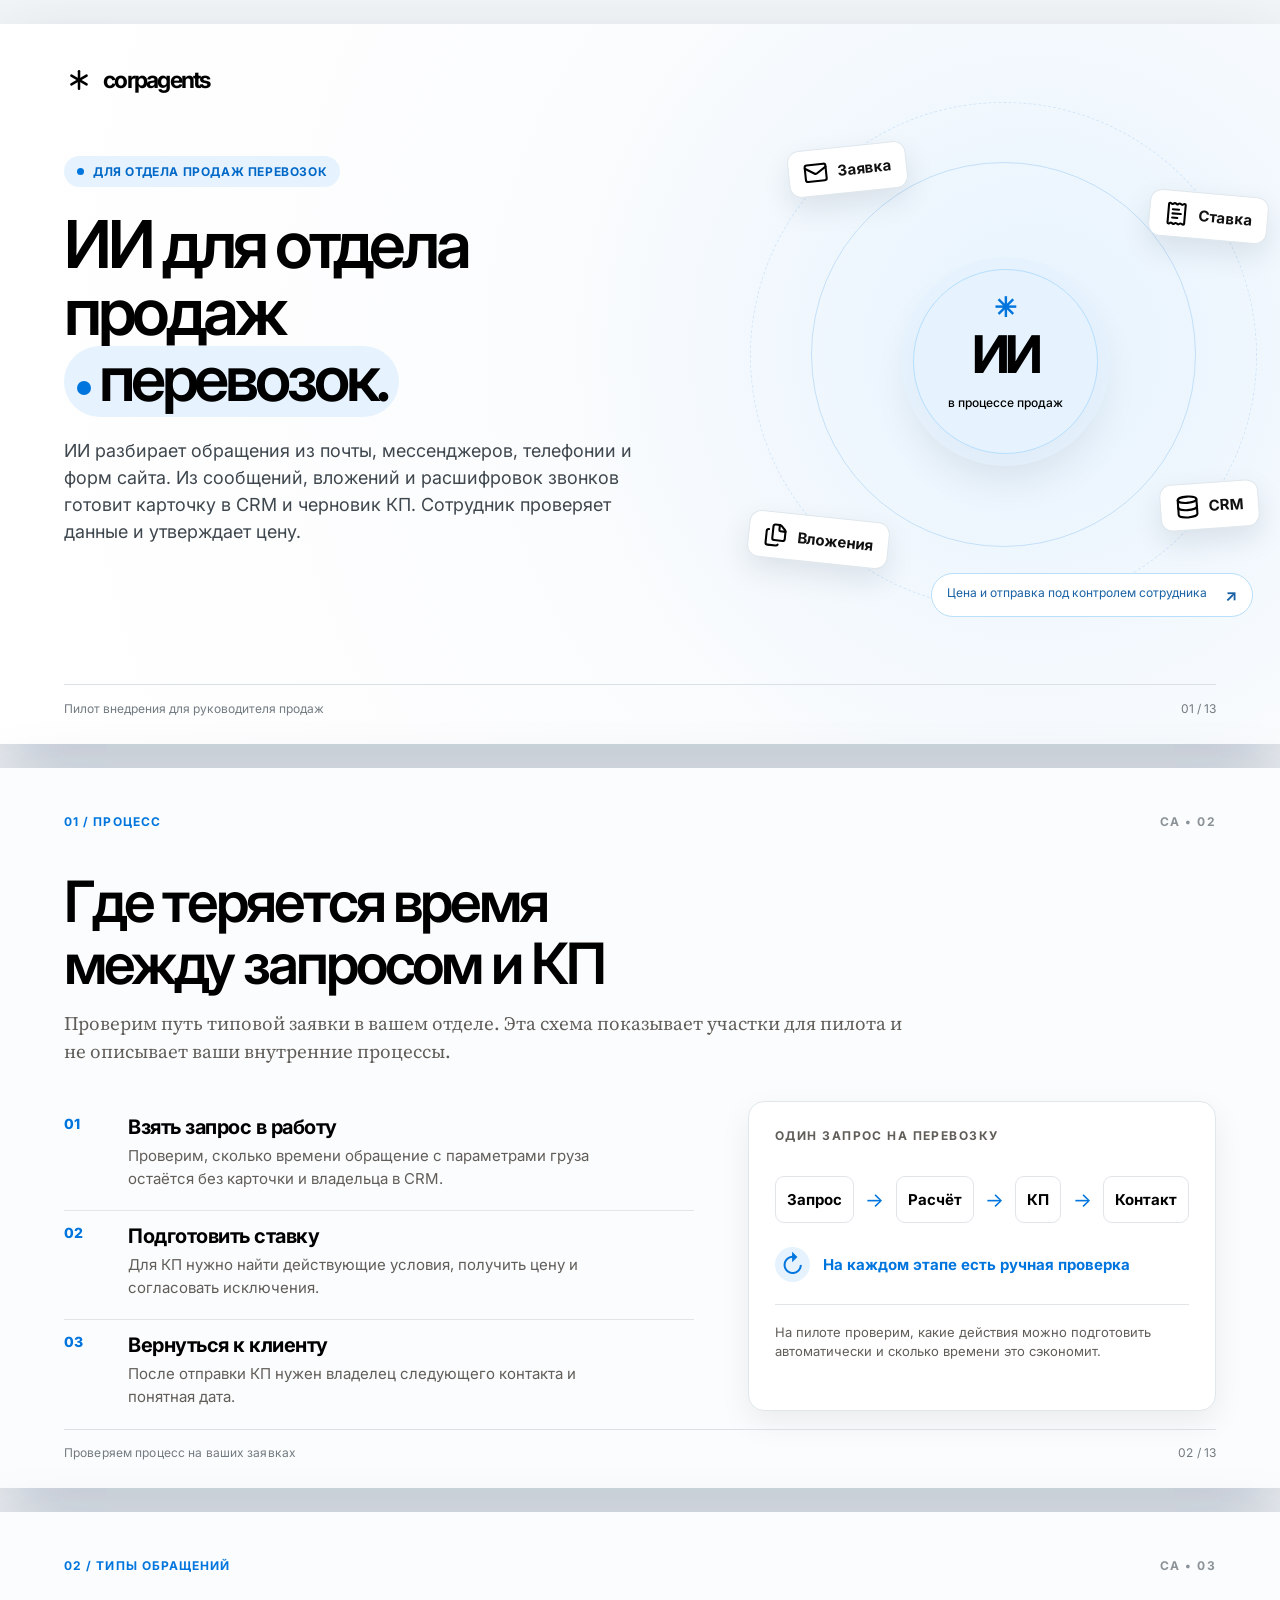
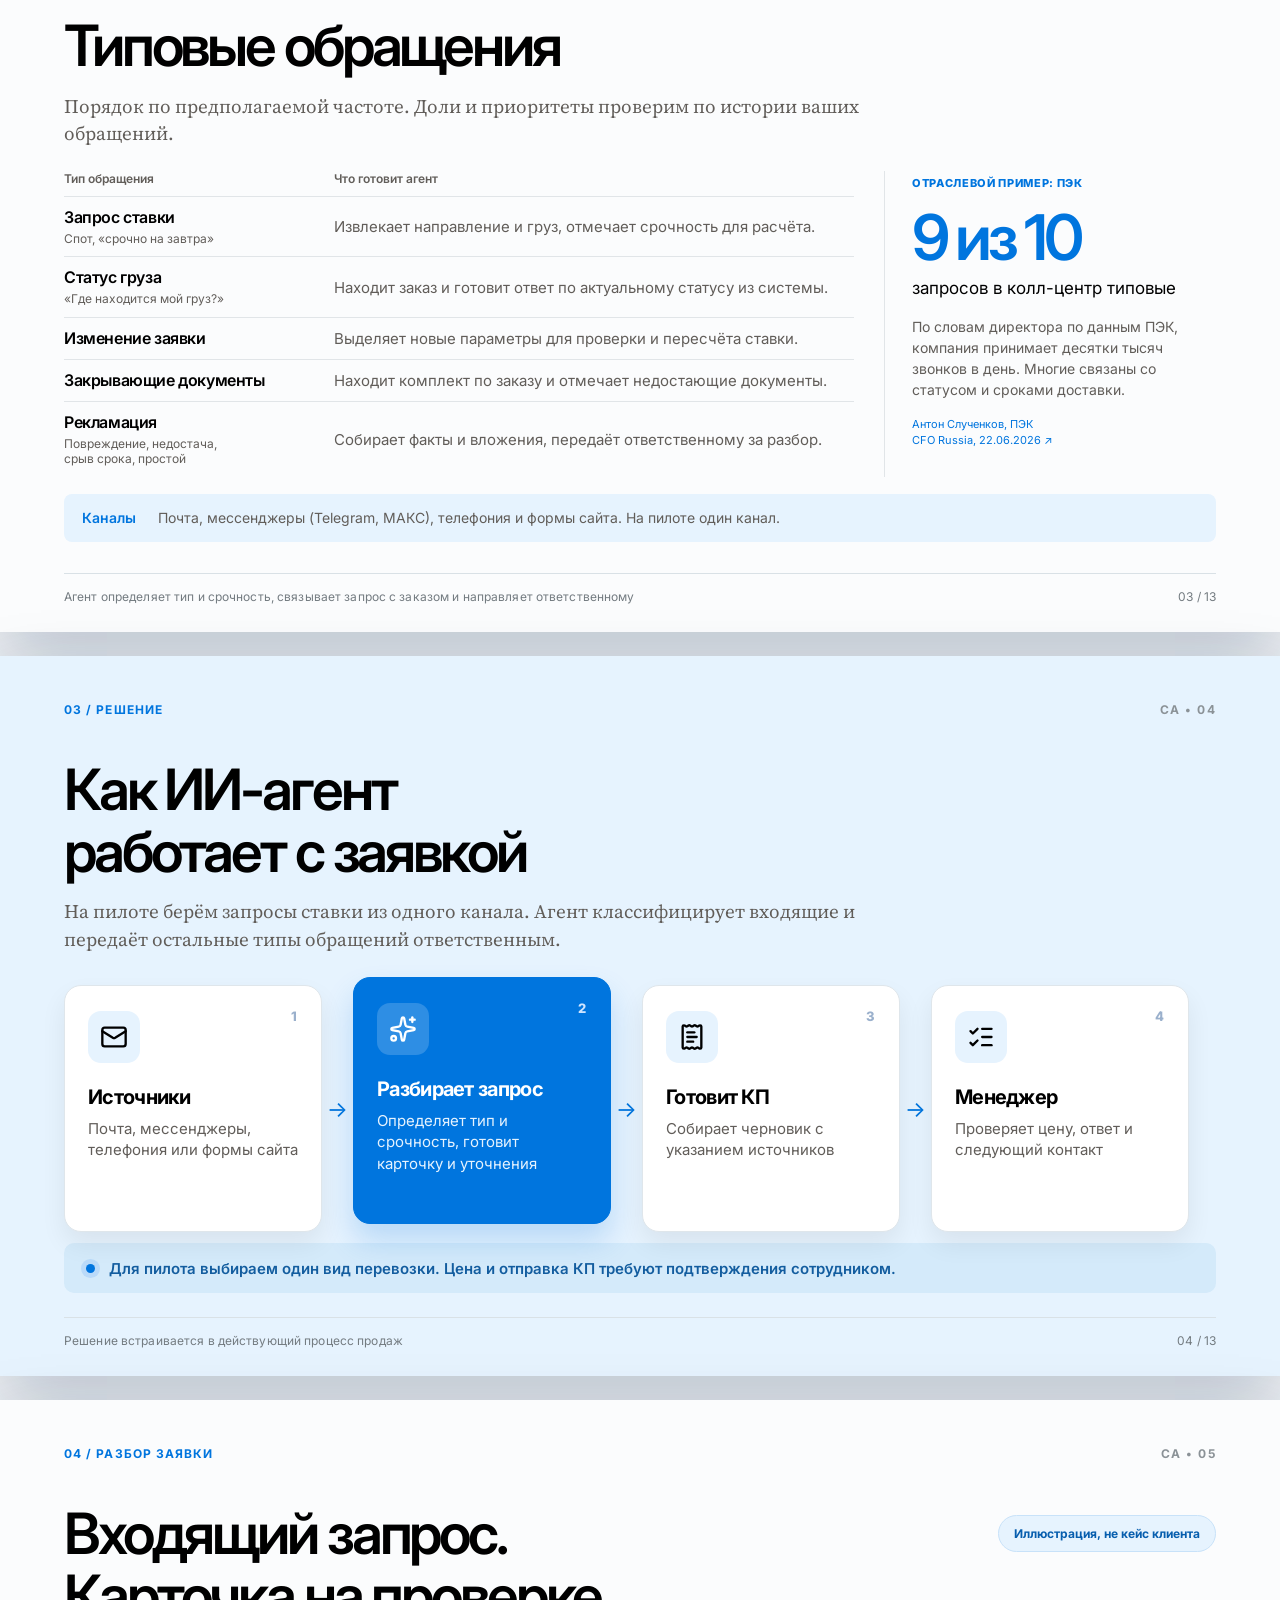
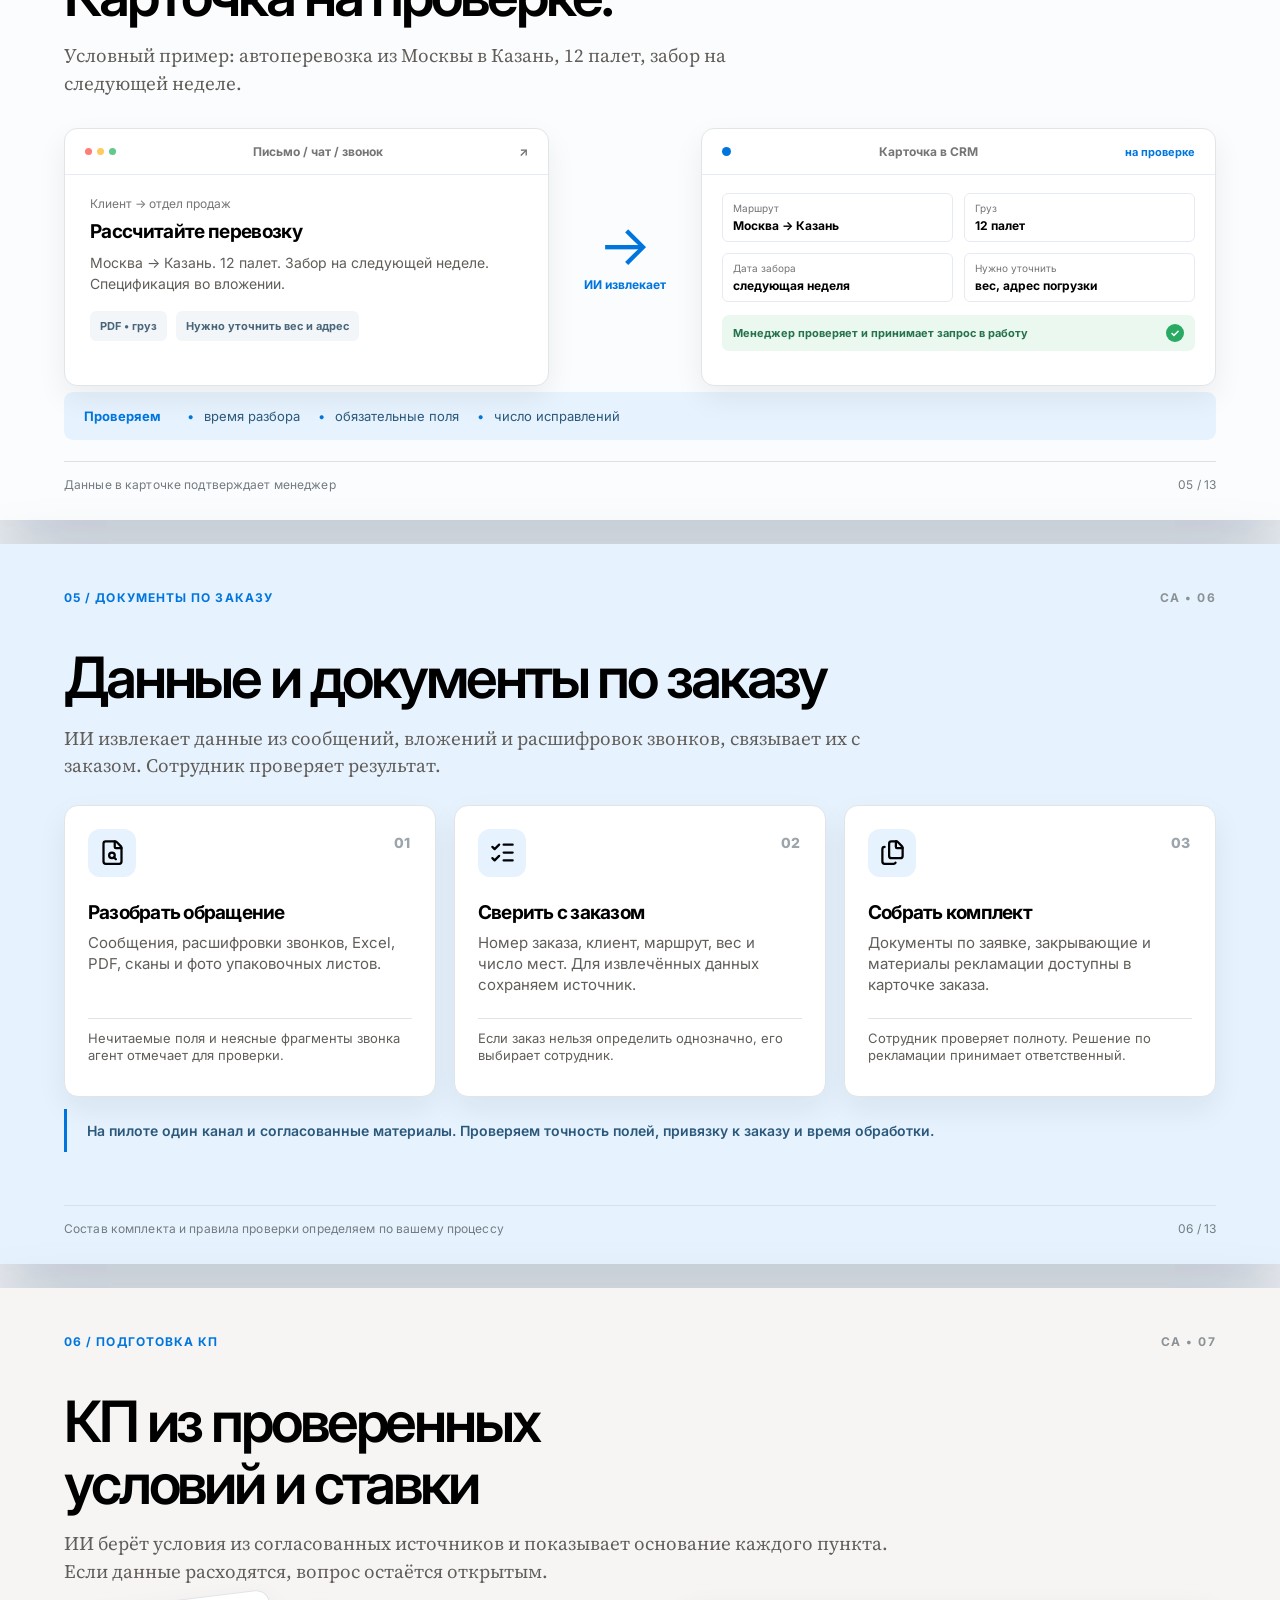
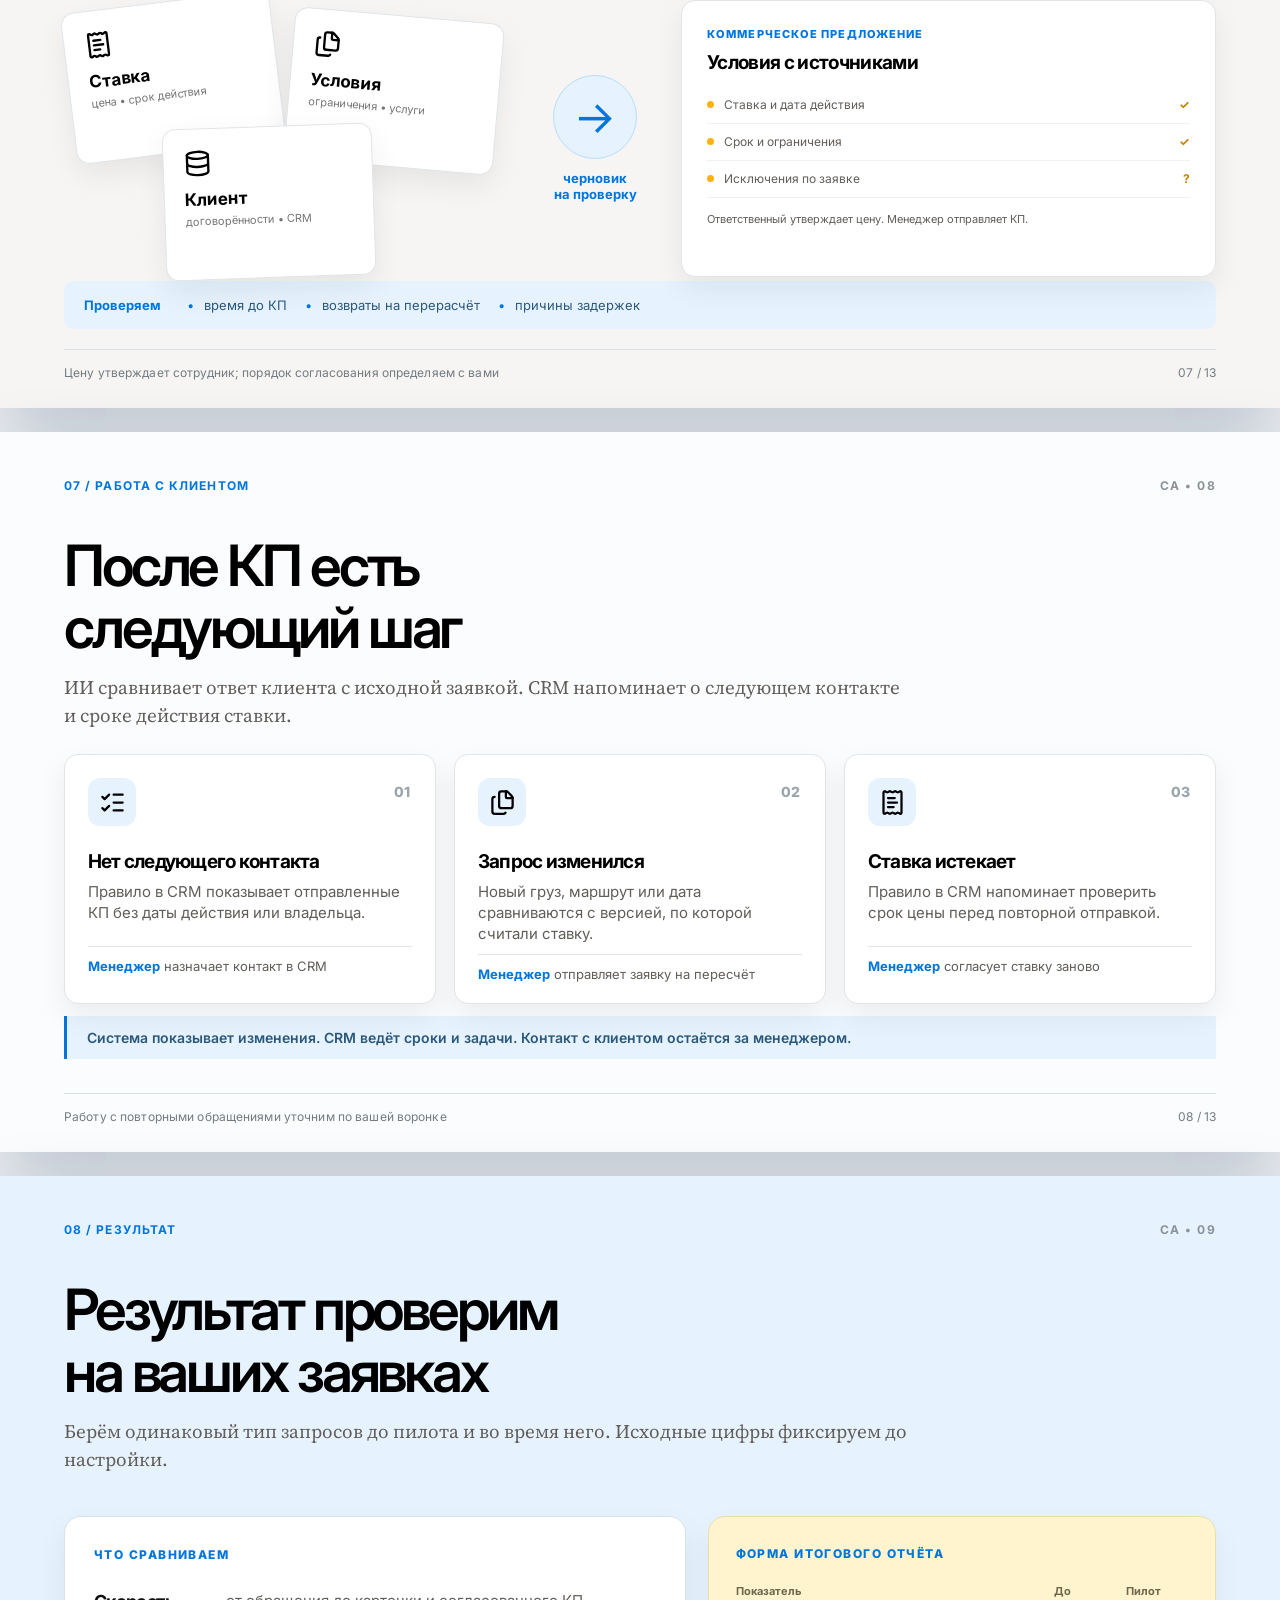
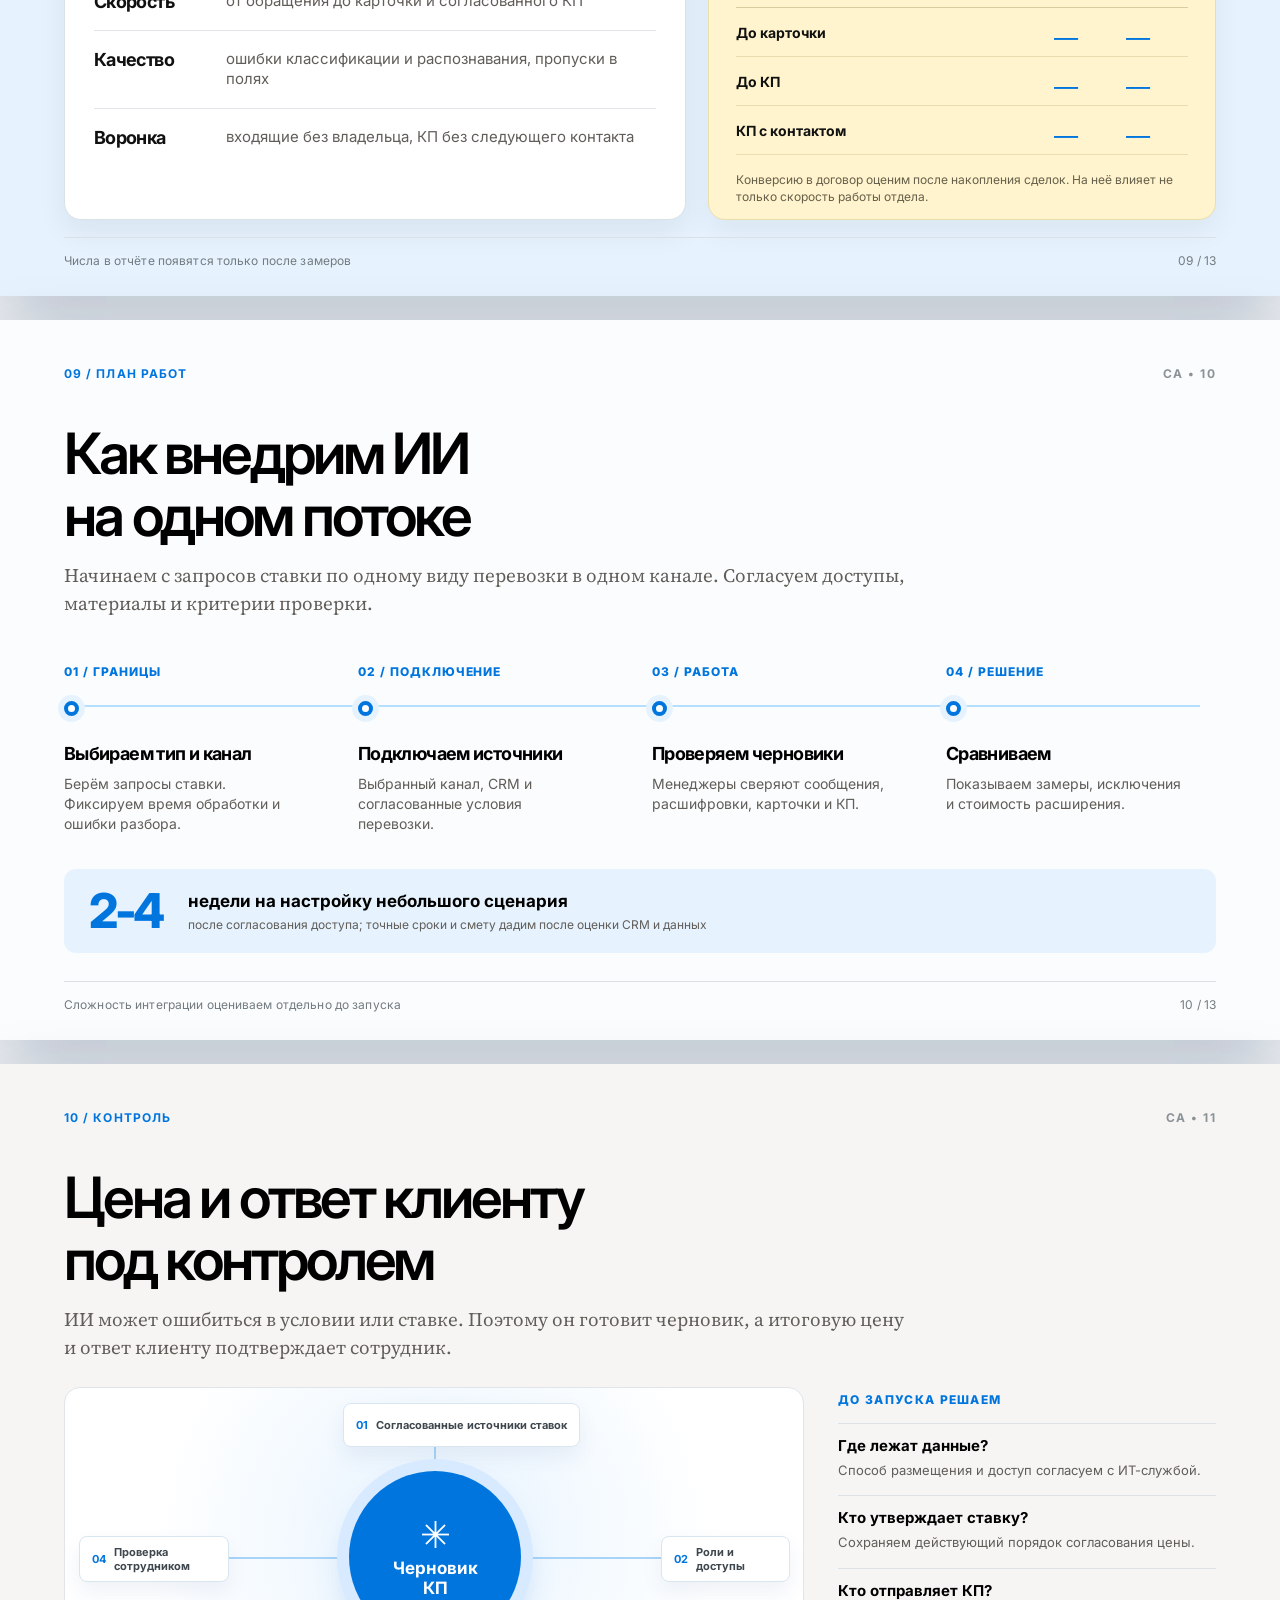
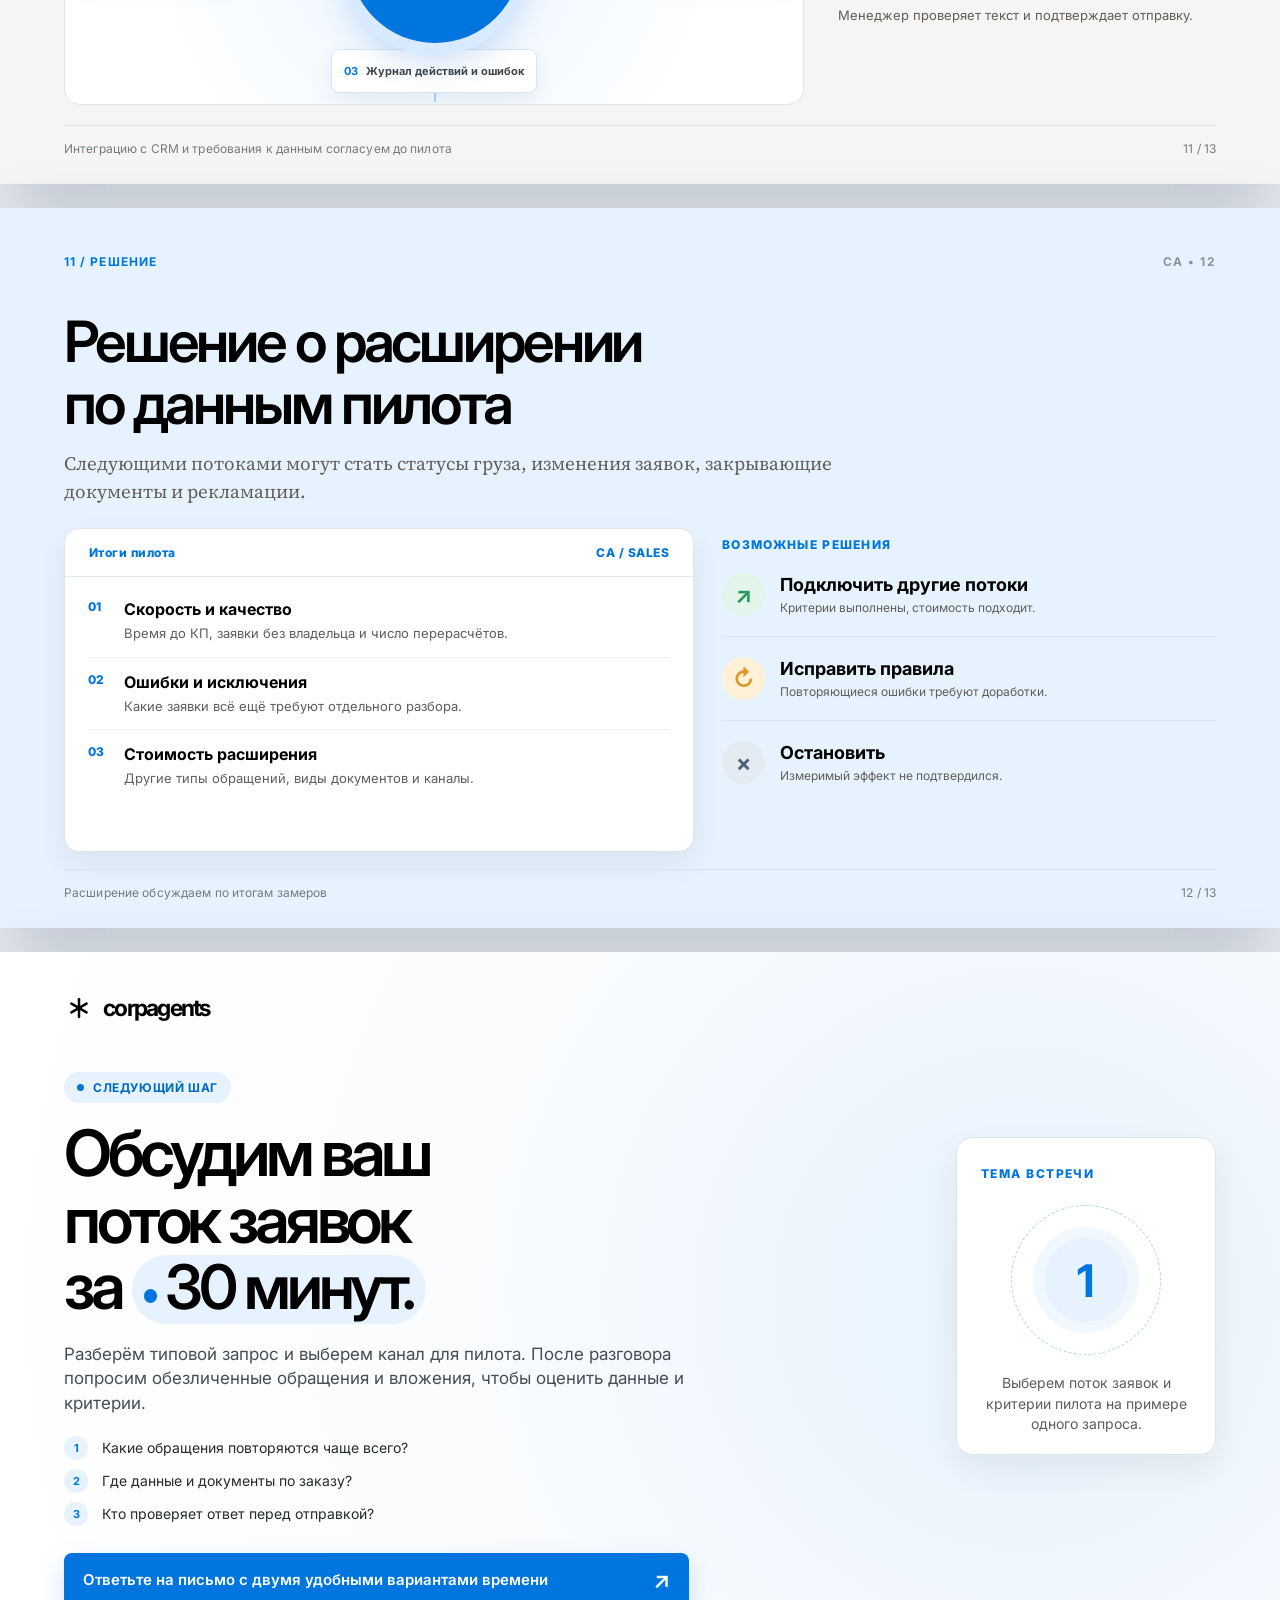
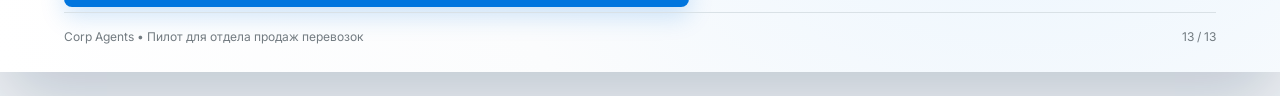
==== commit 1ceca44b: "docs: expand presentation to all inbound channels" ====
--- a/presentation/index.html
+++ b/presentation/index.html
@@ -19,7 +19,7 @@
       <div class="cover-copy">
         <p class="eyebrow eyebrow-light">Для отдела продаж перевозок</p>
         <h1>ИИ для отдела<br>продаж<br><em>перевозок.</em></h1>
-        <p class="cover-lead">ИИ классифицирует обращения из почты и мессенджеров, разбирает документы по заказу. Для запроса ставки готовит карточку в CRM и черновик КП. Сотрудник проверяет данные и утверждает цену.</p>
+        <p class="cover-lead">ИИ разбирает обращения из почты, мессенджеров, телефонии и форм сайта. Из сообщений, вложений и расшифровок звонков готовит карточку в CRM и черновик КП. Сотрудник проверяет данные и утверждает цену.</p>
       </div>
       <div class="cover-visual" aria-hidden="true">
         <div class="orbit orbit-one"></div><div class="orbit orbit-two"></div>
@@ -41,13 +41,13 @@
       <p class="intro">Проверим путь типовой заявки в вашем отделе. Эта схема показывает участки для пилота и не описывает ваши внутренние процессы.</p>
       <div class="friction-layout">
         <div class="friction-list">
-          <div class="friction-item"><span class="friction-num">01</span><div><strong>Взять запрос в работу</strong><p>Проверим, сколько времени письмо с параметрами груза остаётся без карточки и владельца в CRM.</p></div></div>
+          <div class="friction-item"><span class="friction-num">01</span><div><strong>Взять запрос в работу</strong><p>Проверим, сколько времени обращение с параметрами груза остаётся без карточки и владельца в CRM.</p></div></div>
           <div class="friction-item"><span class="friction-num">02</span><div><strong>Подготовить ставку</strong><p>Для КП нужно найти действующие условия, получить цену и согласовать исключения.</p></div></div>
           <div class="friction-item"><span class="friction-num">03</span><div><strong>Вернуться к клиенту</strong><p>После отправки КП нужен владелец следующего контакта и понятная дата.</p></div></div>
         </div>
         <div class="friction-graphic">
           <div class="fg-label">Один запрос на перевозку</div>
-          <div class="fg-row"><span>Письмо</span><i>→</i><span>Расчёт</span><i>→</i><span>КП</span><i>→</i><span>Контакт</span></div>
+          <div class="fg-row"><span>Запрос</span><i>→</i><span>Расчёт</span><i>→</i><span>КП</span><i>→</i><span>Контакт</span></div>
           <div class="fg-hand"><span class="hand-icon">↻</span><strong>На каждом этапе есть ручная проверка</strong></div>
           <div class="fg-bottom">На пилоте проверим, какие действия можно подготовить автоматически и сколько времени это сэкономит.</div>
         </div>
@@ -81,7 +81,7 @@
           <a class="industry-source" href="https://www.cfo-russia.ru/stati/?article=100199" target="_blank" rel="noopener noreferrer">Антон Слученков, ПЭК<br>CFO Russia, 22.06.2026 ↗</a>
         </aside>
       </div>
-      <div class="request-channels"><strong>Каналы</strong><span>Почта с вложениями, Telegram и МАКС. Для пилота выбираем один канал.</span></div>
+      <div class="request-channels"><strong>Каналы</strong><span>Почта, мессенджеры (Telegram, МАКС), телефония и формы сайта. На пилоте один канал.</span></div>
       <footer class="slide-footer"><span>Агент определяет тип и срочность, связывает запрос с заказом и направляет ответственному</span><span>03 / 13</span></footer>
     </div>
   </section>
@@ -92,13 +92,13 @@
       <h2 class="title">Как ИИ-агент<br><em>работает с заявкой</em></h2>
       <p class="intro">На пилоте берём запросы ставки из одного канала. Агент классифицирует входящие и передаёт остальные типы обращений ответственным.</p>
       <div class="operation-flow">
-        <div class="op op-source"><span class="op-no">1</span><div class="op-icon"><img src="../icons/mail.svg" alt=""></div><strong>Источники</strong><p>Почта, Telegram или МАКС, вложения и данные заказа</p></div>
+        <div class="op op-source"><span class="op-no">1</span><div class="op-icon"><img src="../icons/mail.svg" alt=""></div><strong>Источники</strong><p>Почта, мессенджеры, телефония или формы сайта</p></div>
         <div class="op-arrow">→</div>
         <div class="op op-prepare"><span class="op-no">2</span><div class="op-icon"><img src="../icons/sparkles.svg" alt=""></div><strong>Разбирает запрос</strong><p>Определяет тип и срочность, готовит карточку и уточнения</p></div>
         <div class="op-arrow">→</div>
         <div class="op op-check"><span class="op-no">3</span><div class="op-icon"><img src="../icons/receipt-text.svg" alt=""></div><strong>Готовит КП</strong><p>Собирает черновик с указанием источников</p></div>
         <div class="op-arrow">→</div>
-        <div class="op op-result"><span class="op-no">4</span><div class="op-icon"><img src="../icons/list-checks.svg" alt=""></div><strong>Менеджер</strong><p>Проверяет цену, письмо и следующий контакт</p></div>
+        <div class="op op-result"><span class="op-no">4</span><div class="op-icon"><img src="../icons/list-checks.svg" alt=""></div><strong>Менеджер</strong><p>Проверяет цену, ответ и следующий контакт</p></div>
       </div>
       <div class="principle-strip"><span class="principle-dot"></span><span>Для пилота выбираем один вид перевозки. Цена и отправка КП требуют подтверждения сотрудником.</span></div>
       <footer class="slide-footer"><span>Решение встраивается в действующий процесс продаж</span><span>04 / 13</span></footer>
@@ -108,10 +108,10 @@
   <section class="slide slide-light" aria-label="Пример заявки">
     <div class="slide-inner">
       <header class="slide-header"><span class="kicker">04 / Разбор заявки</span><span class="header-mark">CA • 05</span></header>
-      <div class="split-heading"><div><h2 class="title">Заявка в письме.<br><em>Карточка на проверке.</em></h2><p class="intro">Условный пример: автоперевозка из Москвы в Казань, 12 палет, забор на следующей неделе.</p></div><span class="scenario-tag">Иллюстрация, не кейс клиента</span></div>
+      <div class="split-heading"><div><h2 class="title">Входящий запрос.<br><em>Карточка на проверке.</em></h2><p class="intro">Условный пример: автоперевозка из Москвы в Казань, 12 палет, забор на следующей неделе.</p></div><span class="scenario-tag">Иллюстрация, не кейс клиента</span></div>
       <div class="scenario-layout">
         <div class="mail-window">
-          <div class="mock-top"><span class="traffic"><i></i><i></i><i></i></span><span>Входящее письмо</span><span>↗</span></div>
+          <div class="mock-top"><span class="traffic"><i></i><i></i><i></i></span><span>Письмо / чат / звонок</span><span>↗</span></div>
           <div class="mail-body"><span class="mail-from">Клиент → отдел продаж</span><strong>Рассчитайте перевозку</strong><p>Москва → Казань. 12 палет. Забор на следующей неделе. Спецификация во вложении.</p><div class="attachments"><span>PDF • груз</span><span>Нужно уточнить вес и адрес</span></div></div>
         </div>
         <div class="scenario-arrow"><span>→</span><small>ИИ извлекает</small></div>
@@ -126,17 +126,17 @@
     </div>
   </section>
 
-  <section class="slide slide-blue slide-order-documents" aria-label="Обработка документации по заказу">
+  <section class="slide slide-blue slide-order-documents" aria-label="Данные и документы по заказу">
     <div class="slide-inner">
       <header class="slide-header"><span class="kicker">05 / Документы по заказу</span><span class="header-mark">CA • 06</span></header>
-      <h2 class="title">Документы <em>по заказу</em></h2>
-      <p class="intro">ИИ извлекает данные из вложений и связывает файлы с нужной заявкой. Сотрудник проверяет распознавание и расхождения.</p>
+      <h2 class="title">Данные и документы <em>по заказу</em></h2>
+      <p class="intro">ИИ извлекает данные из сообщений, вложений и расшифровок звонков, связывает их с заказом. Сотрудник проверяет результат.</p>
       <div class="usecase-grid">
-        <div class="usecase"><span class="usecase-icon"><img src="../icons/file-search.svg" alt=""></span><span class="usecase-n">01</span><strong>Прочитать вложения</strong><p>Excel, PDF, сканы и фото упаковочных листов из почты или выбранного мессенджера.</p><div>Нечитаемые и сомнительные поля агент отмечает для проверки.</div></div>
+        <div class="usecase"><span class="usecase-icon"><img src="../icons/file-search.svg" alt=""></span><span class="usecase-n">01</span><strong>Разобрать обращение</strong><p>Сообщения, расшифровки звонков, Excel, PDF, сканы и фото упаковочных листов.</p><div>Нечитаемые поля и неясные фрагменты звонка агент отмечает для проверки.</div></div>
         <div class="usecase"><span class="usecase-icon"><img src="../icons/list-checks.svg" alt=""></span><span class="usecase-n">02</span><strong>Сверить с заказом</strong><p>Номер заказа, клиент, маршрут, вес и число мест. Для извлечённых данных сохраняем источник.</p><div>Если заказ нельзя определить однозначно, его выбирает сотрудник.</div></div>
         <div class="usecase"><span class="usecase-icon"><img src="../icons/files.svg" alt=""></span><span class="usecase-n">03</span><strong>Собрать комплект</strong><p>Документы по заявке, закрывающие и материалы рекламации доступны в карточке заказа.</p><div>Сотрудник проверяет полноту. Решение по рекламации принимает ответственный.</div></div>
       </div>
-      <div class="usecase-bottom">На пилоте согласуем один вид документов. Проверяем точность полей, привязку к заказу и время обработки.</div>
+      <div class="usecase-bottom">На пилоте один канал и согласованные материалы. Проверяем точность полей, привязку к заказу и время обработки.</div>
       <footer class="slide-footer"><span>Состав комплекта и правила проверки определяем по вашему процессу</span><span>06 / 13</span></footer>
     </div>
   </section>
@@ -188,11 +188,11 @@
     <div class="slide-inner">
       <header class="slide-header"><span class="kicker">09 / План работ</span><span class="header-mark">CA • 10</span></header>
       <h2 class="title">Как внедрим ИИ<br><em>на одном потоке</em></h2>
-      <p class="intro">Начинаем с запросов ставки по одному виду перевозки в одном канале. Согласуем доступы, виды вложений и критерии проверки.</p>
+      <p class="intro">Начинаем с запросов ставки по одному виду перевозки в одном канале. Согласуем доступы, материалы и критерии проверки.</p>
       <div class="pilot-timeline">
         <div class="pilot-step"><span class="step-top">01 / Границы</span><div class="step-dot"></div><strong>Выбираем тип и канал</strong><p>Берём запросы ставки. Фиксируем время обработки и ошибки разбора.</p></div>
         <div class="pilot-step"><span class="step-top">02 / Подключение</span><div class="step-dot"></div><strong>Подключаем источники</strong><p>Выбранный канал, CRM и согласованные условия перевозки.</p></div>
-        <div class="pilot-step"><span class="step-top">03 / Работа</span><div class="step-dot"></div><strong>Проверяем черновики</strong><p>Менеджеры проверяют вложения, карточки и КП на ограниченном потоке.</p></div>
+        <div class="pilot-step"><span class="step-top">03 / Работа</span><div class="step-dot"></div><strong>Проверяем черновики</strong><p>Менеджеры сверяют сообщения, расшифровки, карточки и КП.</p></div>
         <div class="pilot-step"><span class="step-top">04 / Решение</span><div class="step-dot"></div><strong>Сравниваем</strong><p>Показываем замеры, исключения и стоимость расширения.</p></div>
       </div>
       <div class="pilot-duration"><span class="duration-number">2-4</span><span class="duration-copy"><strong>недели на настройку небольшого сценария</strong><small>после согласования доступа; точные сроки и смету дадим после оценки CRM и данных</small></span></div>
@@ -203,8 +203,8 @@
   <section class="slide slide-cream" aria-label="Контроль цены и данных">
     <div class="slide-inner">
       <header class="slide-header"><span class="kicker">10 / Контроль</span><span class="header-mark">CA • 11</span></header>
-      <h2 class="title">Цена и письмо клиенту<br><em>под контролем</em></h2>
-      <p class="intro">ИИ может ошибиться в условии или ставке. Поэтому он готовит черновик, а итоговую цену и письмо клиенту подтверждает сотрудник.</p>
+      <h2 class="title">Цена и ответ клиенту<br><em>под контролем</em></h2>
+      <p class="intro">ИИ может ошибиться в условии или ставке. Поэтому он готовит черновик, а итоговую цену и ответ клиенту подтверждает сотрудник.</p>
       <div class="control-layout">
         <div class="control-main"><div class="control-center"><span class="control-spark">✳</span><strong>Черновик<br>КП</strong></div><div class="control-line cl-top"></div><div class="control-line cl-right"></div><div class="control-line cl-bottom"></div><div class="control-line cl-left"></div><div class="control-sat sat-top"><b>01</b><span>Согласованные источники ставок</span></div><div class="control-sat sat-right"><b>02</b><span>Роли и доступы</span></div><div class="control-sat sat-bottom"><b>03</b><span>Журнал действий и ошибок</span></div><div class="control-sat sat-left"><b>04</b><span>Проверка сотрудником</span></div></div>
         <div class="control-aside"><span class="aside-label">До запуска решаем</span><div><strong>Где лежат данные?</strong><p>Способ размещения и доступ согласуем с ИТ-службой.</p></div><div><strong>Кто утверждает ставку?</strong><p>Сохраняем действующий порядок согласования цены.</p></div><div><strong>Кто отправляет КП?</strong><p>Менеджер проверяет текст и подтверждает отправку.</p></div></div>
